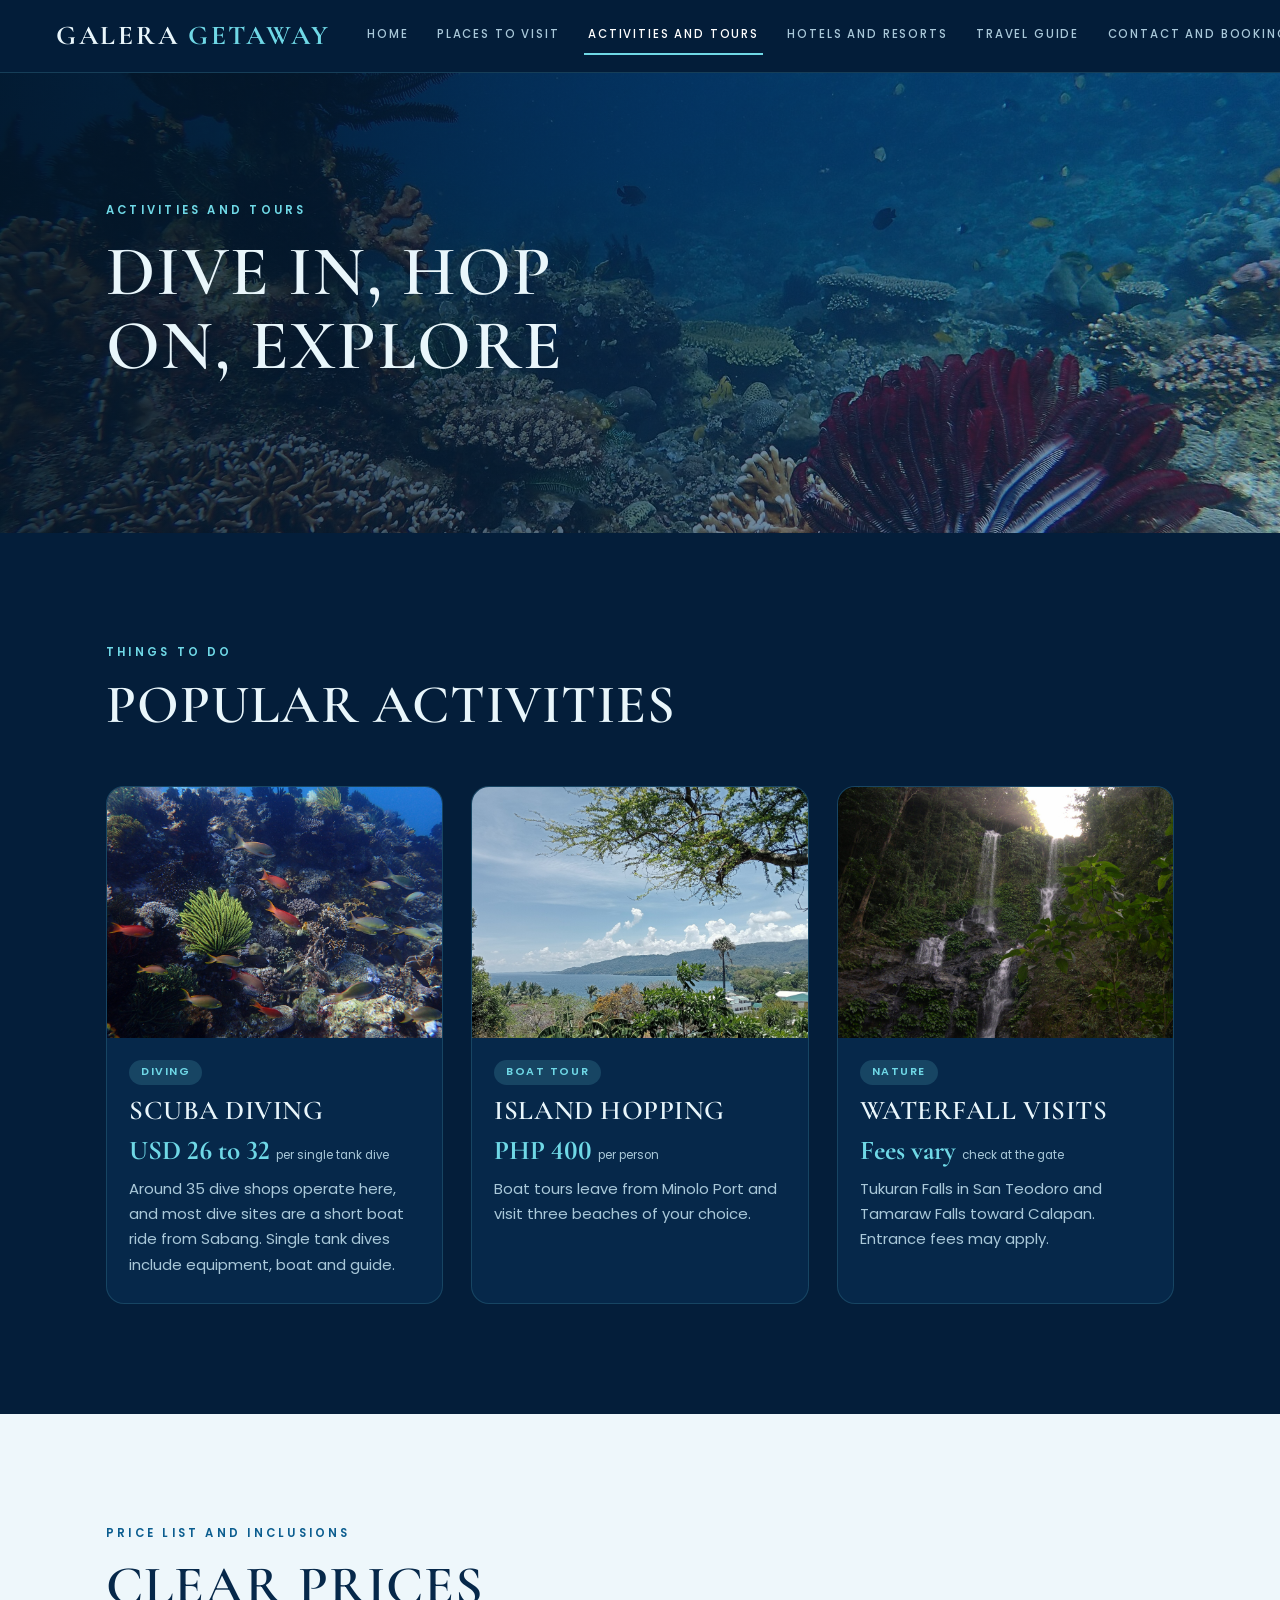
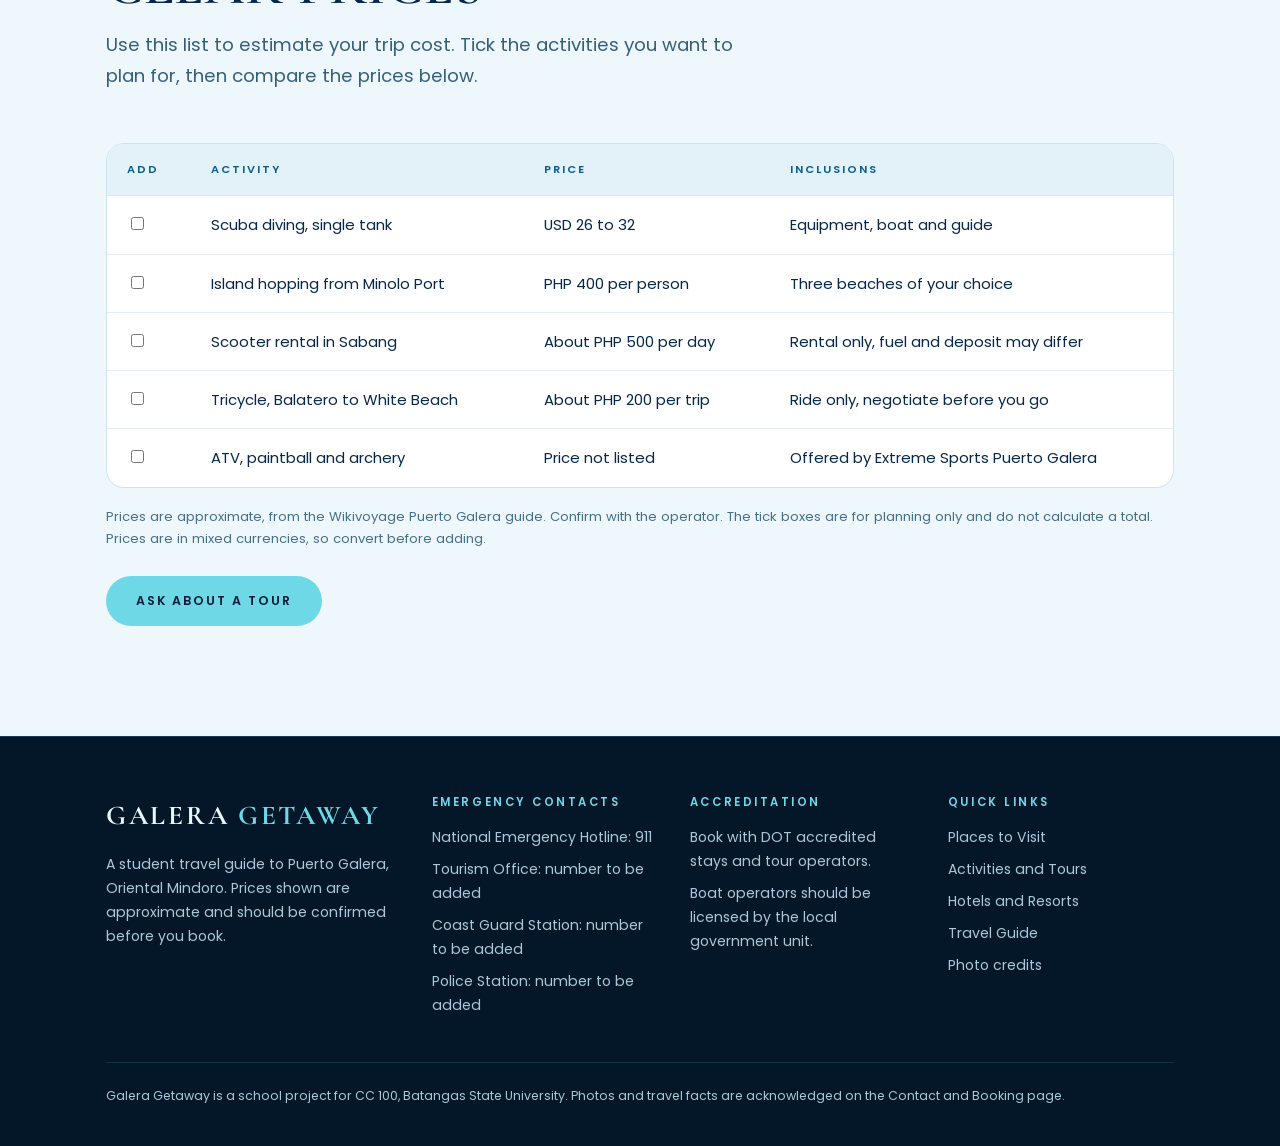
==== activities.html @ 89b0ece3 "feat: add Galera Getaway Puerto Galera travel website Six page HTML and CSS site with top nav on des" ====
<!DOCTYPE html>
<html lang="en">
<head>
  <meta charset="utf-8">
  <meta name="viewport" content="width=device-width, initial-scale=1">
  <title>Activities and Tours | Galera Getaway</title>
  <meta name="description" content="Diving, island hopping and other activities in Puerto Galera with approximate prices.">
  <link rel="preconnect" href="https://fonts.googleapis.com">
  <link rel="preconnect" href="https://fonts.gstatic.com" crossorigin>
  <link href="https://fonts.googleapis.com/css2?family=Cormorant+Garamond:wght@500;600;700&amp;family=Poppins:wght@400;500;600&amp;display=swap" rel="stylesheet">
  <link rel="stylesheet" href="styles.css">
</head>
<body>
  <header class="site-header">
    <div class="wrap">
      <a class="brand" href="index.html">Galera <span>Getaway</span></a>
      <nav aria-label="Main menu">
        <ul class="nav-list">
        <li><a href="index.html"><svg viewBox="0 0 24 24" aria-hidden="true"><path d="M3 11l9-8 9 8v10a1 1 0 0 1-1 1h-5v-6H9v6H4a1 1 0 0 1-1-1z"/></svg><span class="tab-label-full">Home</span><span class="tab-label-short">Home</span></a></li>
        <li><a href="places.html"><svg viewBox="0 0 24 24" aria-hidden="true"><path d="M12 22s7-6.5 7-12a7 7 0 1 0-14 0c0 5.5 7 12 7 12z"/><circle cx="12" cy="10" r="2.5"/></svg><span class="tab-label-full">Places to Visit</span><span class="tab-label-short">Places</span></a></li>
        <li><a href="activities.html" aria-current="page"><svg viewBox="0 0 24 24" aria-hidden="true"><circle cx="12" cy="12" r="9"/><path d="M16 8l-2 6-6 2 2-6z"/></svg><span class="tab-label-full">Activities and Tours</span><span class="tab-label-short">Tours</span></a></li>
        <li><a href="hotels.html"><svg viewBox="0 0 24 24" aria-hidden="true"><path d="M3 20V8M3 15h18v5M21 15v-3a3 3 0 0 0-3-3h-7v6"/><circle cx="7" cy="11.5" r="1.8"/></svg><span class="tab-label-full">Hotels and Resorts</span><span class="tab-label-short">Stay</span></a></li>
        <li><a href="guide.html"><svg viewBox="0 0 24 24" aria-hidden="true"><path d="M9 4L3 6v14l6-2 6 2 6-2V4l-6 2z"/><path d="M9 4v14M15 6v14"/></svg><span class="tab-label-full">Travel Guide</span><span class="tab-label-short">Guide</span></a></li>
        <li><a href="contact.html"><svg viewBox="0 0 24 24" aria-hidden="true"><rect x="3" y="5" width="18" height="16" rx="2"/><path d="M3 10h18M8 3v4M16 3v4"/></svg><span class="tab-label-full">Contact and Booking</span><span class="tab-label-short">Book</span></a></li>
        </ul>
      </nav>
    </div>
  </header>

  <main>
    <section class="hero short">
      <img class="hero-bg" src="images/reef.jpg" alt="Coral reef underwater near Puerto Galera">
      <div class="wrap">
        <p class="eyebrow">ACTIVITIES AND TOURS</p>
        <h1>Dive in, hop on, explore</h1>
      </div>
    </section>

    <section class="section">
      <div class="wrap">
        <div class="section-head">
          <p class="eyebrow">THINGS TO DO</p>
          <h2>Popular activities</h2>
        </div>
        <div class="grid cols-3">
        <article class="card">
          <img src="images/reef-2.jpg" alt="Underwater reef scene" loading="lazy">
          <div class="card-body">
            <span class="tag">Diving</span>
            <h3>Scuba diving</h3>
            <p class="price">USD 26 to 32 <small>per single tank dive</small></p><p>Around 35 dive shops operate here, and most dive sites are a short boat ride from Sabang. Single tank dives include equipment, boat and guide.</p>
            
          </div>
        </article>
        <article class="card">
          <img src="images/varadero.jpg" alt="Varadero Bay with boats" loading="lazy">
          <div class="card-body">
            <span class="tag">Boat tour</span>
            <h3>Island hopping</h3>
            <p class="price">PHP 400 <small>per person</small></p><p>Boat tours leave from Minolo Port and visit three beaches of your choice.</p>
            
          </div>
        </article>
        <article class="card">
          <img src="images/tamaraw-falls.jpg" alt="Tamaraw Falls" loading="lazy">
          <div class="card-body">
            <span class="tag">Nature</span>
            <h3>Waterfall visits</h3>
            <p class="price">Fees vary <small>check at the gate</small></p><p>Tukuran Falls in San Teodoro and Tamaraw Falls toward Calapan. Entrance fees may apply.</p>
            
          </div>
        </article>
        </div>
      </div>
    </section>

    <section class="section light">
      <div class="wrap">
        <div class="section-head">
          <p class="eyebrow">PRICE LIST AND INCLUSIONS</p>
          <h2>Clear prices</h2>
          <p class="lead">Use this list to estimate your trip cost. Tick the activities you want to plan for, then compare the prices below.</p>
        </div>
        <div class="table-wrap">
          <table>
            <thead><tr><th>Add</th><th>Activity</th><th>Price</th><th>Inclusions</th></tr></thead>
            <tbody>
              <tr><td><input type="checkbox" id="a1" aria-label="Add scuba diving to my itinerary"></td><td>Scuba diving, single tank</td><td>USD 26 to 32</td><td>Equipment, boat and guide</td></tr>
              <tr><td><input type="checkbox" id="a2" aria-label="Add island hopping to my itinerary"></td><td>Island hopping from Minolo Port</td><td>PHP 400 per person</td><td>Three beaches of your choice</td></tr>
              <tr><td><input type="checkbox" id="a3" aria-label="Add scooter rental to my itinerary"></td><td>Scooter rental in Sabang</td><td>About PHP 500 per day</td><td>Rental only, fuel and deposit may differ</td></tr>
              <tr><td><input type="checkbox" id="a4" aria-label="Add tricycle ride to my itinerary"></td><td>Tricycle, Balatero to White Beach</td><td>About PHP 200 per trip</td><td>Ride only, negotiate before you go</td></tr>
              <tr><td><input type="checkbox" id="a5" aria-label="Add adventure park to my itinerary"></td><td>ATV, paintball and archery</td><td>Price not listed</td><td>Offered by Extreme Sports Puerto Galera</td></tr>
            </tbody>
          </table>
        </div>
        <p class="note">Prices are approximate, from the Wikivoyage Puerto Galera guide. Confirm with the operator. The tick boxes are for planning only and do not calculate a total. Prices are in mixed currencies, so convert before adding.</p>
        <div style="margin-top:26px"><a class="btn" href="contact.html">Ask About a Tour</a></div>
      </div>
    </section>
  </main>

  <footer class="site-footer">
    <div class="wrap">
      <div class="footer-grid">
        <div>
          <a class="brand" href="index.html">Galera <span>Getaway</span></a>
          <p style="margin-top:14px">A student travel guide to Puerto Galera, Oriental Mindoro. Prices shown are approximate and should be confirmed before you book.</p>
        </div>
        <div>
          <h4>Emergency Contacts</h4>
          <ul>
            <li>National Emergency Hotline: 911</li>
            <li>Tourism Office: number to be added</li>
            <li>Coast Guard Station: number to be added</li>
            <li>Police Station: number to be added</li>
          </ul>
        </div>
        <div>
          <h4>Accreditation</h4>
          <ul>
            <li>Book with DOT accredited stays and tour operators.</li>
            <li>Boat operators should be licensed by the local government unit.</li>
          </ul>
        </div>
        <div>
          <h4>Quick Links</h4>
          <ul>
            <li><a href="places.html">Places to Visit</a></li>
            <li><a href="activities.html">Activities and Tours</a></li>
            <li><a href="hotels.html">Hotels and Resorts</a></li>
            <li><a href="guide.html">Travel Guide</a></li>
            <li><a href="contact.html#credits">Photo credits</a></li>
          </ul>
        </div>
      </div>
      <p class="footer-base">Galera Getaway is a school project for CC 100, Batangas State University. Photos and travel facts are acknowledged on the Contact and Booking page.</p>
    </div>
  </footer>
</body>
</html>
---- styles.css ----
/* Galera Getaway, shared stylesheet for all pages */

:root {
  --navy-950: #031729;
  --navy-900: #041e3a;
  --navy-800: #06284a;
  --blue-700: #0b5d8f;
  --blue-500: #1c8fc2;
  --cyan: #6fd8e6;
  --cyan-dark: #4cc3d3;
  --mist: #eef7fb;
  --mist-2: #dcedf5;
  --ink: #06284a;
  --text-light: #e9f6fb;
  --text-soft: #a9c8d9;
  --gutter: clamp(16px, 5vw, 56px);
  --max: 1180px;
  --nav-h: 72px;
  --tab-h: 68px;
  --radius: 18px;
  --serif: "Cormorant Garamond", Georgia, "Times New Roman", serif;
  --sans: "Poppins", "Segoe UI", Arial, sans-serif;
}

*, *::before, *::after { box-sizing: border-box; }

html {
  scroll-behavior: smooth;
  -webkit-text-size-adjust: 100%;
}

body {
  margin: 0;
  background: var(--navy-900);
  color: var(--text-light);
  font-family: var(--sans);
  font-size: 1rem;
  line-height: 1.7;
  hyphens: none;
  overflow-wrap: normal;
  word-break: normal;
}

img { max-width: 100%; display: block; }
a { color: inherit; }
h1, h2, h3, h4, p, ul, ol, table, figure { margin: 0; }
ul, ol { padding: 0; list-style: none; }

/* ---------- Typography ---------- */
h1, h2, h3 {
  font-family: var(--serif);
  font-weight: 600;
  line-height: 1.05;
  text-transform: uppercase;
  letter-spacing: 0.02em;
}
h1 { font-size: clamp(2.6rem, 8vw, 5.6rem); }
h2 { font-size: clamp(2rem, 5vw, 3.4rem); }
h3 { font-size: clamp(1.35rem, 2.4vw, 1.7rem); line-height: 1.15; }

.eyebrow {
  font-size: 0.72rem;
  font-weight: 600;
  letter-spacing: 0.28em;
  text-transform: uppercase;
  color: var(--cyan);
  margin-bottom: 14px;
}
.lead { font-size: clamp(1rem, 1.6vw, 1.15rem); color: var(--text-soft); max-width: 60ch; }

/* ---------- Layout ---------- */
.wrap { width: 100%; max-width: var(--max); margin: 0 auto; padding: 0 var(--gutter); }

.section { padding: clamp(56px, 9vw, 110px) 0; }
.section.light { background: var(--mist); color: var(--ink); }
.section.light .eyebrow { color: var(--blue-700); }
.section.light .lead { color: #35607c; }
.section.deep { background: var(--navy-950); }

.section-head { margin-bottom: clamp(28px, 5vw, 52px); }
.section-head h2 { margin-bottom: 14px; }

.grid { display: grid; gap: clamp(16px, 2.4vw, 28px); }
.grid.cols-3 { grid-template-columns: repeat(3, minmax(0, 1fr)); }
.grid.cols-2 { grid-template-columns: repeat(2, minmax(0, 1fr)); }

/* ---------- Buttons ---------- */
.btn {
  display: inline-block;
  padding: 14px 30px;
  border-radius: 999px;
  background: var(--cyan);
  color: var(--navy-900);
  font-family: var(--sans);
  font-size: 0.78rem;
  font-weight: 600;
  letter-spacing: 0.16em;
  text-transform: uppercase;
  text-decoration: none;
  border: 0;
  cursor: pointer;
  transition: background 0.2s ease, transform 0.2s ease;
}
.btn:hover, .btn:focus-visible { background: #a4ebf3; transform: translateY(-2px); }
.btn.ghost { background: transparent; color: var(--text-light); border: 1px solid rgba(233, 246, 251, 0.5); }
.btn.ghost:hover { background: rgba(233, 246, 251, 0.12); }
.section.light .btn.ghost { color: var(--ink); border-color: rgba(6, 40, 74, 0.4); }

:focus-visible { outline: 3px solid var(--cyan); outline-offset: 3px; }

/* ---------- Navigation ---------- */
.site-header {
  position: sticky;
  top: 0;
  z-index: 50;
  background: rgba(4, 30, 58, 0.92);
  backdrop-filter: blur(10px);
  border-bottom: 1px solid rgba(111, 216, 230, 0.18);
}
.site-header .wrap {
  max-width: 1440px;
  gap: 32px;
  display: flex;
  align-items: center;
  justify-content: space-between;
  height: var(--nav-h);
}
.brand {
  font-family: var(--serif);
  font-size: 1.7rem;
  font-weight: 700;
  letter-spacing: 0.1em;
  text-transform: uppercase;
  text-decoration: none;
  white-space: nowrap;
}
.brand span { color: var(--cyan); }

.nav-list { display: flex; gap: clamp(12px, 1.6vw, 26px); }
.nav-list a {
  display: block;
  padding: 8px 4px;
  font-size: 0.72rem;
  font-weight: 500;
  letter-spacing: 0.16em;
  text-transform: uppercase;
  text-decoration: none;
  color: var(--text-soft);
  border-bottom: 2px solid transparent;
  white-space: nowrap;
  transition: color 0.2s ease, border-color 0.2s ease;
}
.nav-list a:hover, .nav-list a[aria-current="page"] { color: #fff; border-color: var(--cyan); }
.nav-list svg, .nav-list .tab-label-short { display: none; }

/* ---------- Hero ---------- */
.hero {
  position: relative;
  display: flex;
  align-items: center;
  min-height: min(86vh, 760px);
  overflow: hidden;
  isolation: isolate;
}
.hero.short { min-height: min(52vh, 460px); }
.hero-bg {
  position: absolute;
  inset: 0;
  width: 100%;
  height: 100%;
  object-fit: cover;
  z-index: -2;
}
.hero::after {
  content: "";
  position: absolute;
  inset: 0;
  z-index: -1;
  background: linear-gradient(100deg, rgba(3, 23, 41, 0.9) 0%, rgba(6, 40, 74, 0.62) 55%, rgba(11, 93, 143, 0.28) 100%);
}
.hero .wrap { padding-top: 48px; padding-bottom: 48px; }
.hero h1 { max-width: 15ch; margin-bottom: 22px; }
.hero.short h1 { font-size: clamp(2.4rem, 7vw, 4.4rem); max-width: 16ch; }
.hero .lead { margin-bottom: 32px; color: #cfe6f1; }
.hero-actions { display: flex; flex-wrap: wrap; gap: 14px; }

/* ---------- Search bar ---------- */
.search-bar {
  position: relative;
  z-index: 2;
  margin-top: -52px;
}
.search-form {
  display: grid;
  grid-template-columns: repeat(3, minmax(0, 1fr)) auto;
  gap: 14px;
  align-items: end;
  padding: 22px 26px;
  border-radius: 28px;
  background: var(--mist);
  color: var(--ink);
  box-shadow: 0 22px 50px rgba(0, 0, 0, 0.35);
}
.field { display: flex; flex-direction: column; gap: 6px; min-width: 0; }
.field label {
  font-size: 0.68rem;
  font-weight: 600;
  letter-spacing: 0.18em;
  text-transform: uppercase;
  color: var(--blue-700);
}
.field input, .field select, .field textarea {
  width: 100%;
  padding: 12px 14px;
  border: 1px solid #b7d3e2;
  border-radius: 12px;
  background: #fff;
  color: var(--ink);
  font-family: var(--sans);
  font-size: 0.95rem;
}

/* ---------- Cards ---------- */
.card {
  display: flex;
  flex-direction: column;
  overflow: hidden;
  border-radius: var(--radius);
  background: var(--navy-800);
  border: 1px solid rgba(111, 216, 230, 0.16);
  transition: transform 0.25s ease, border-color 0.25s ease;
}
.card:hover { transform: translateY(-4px); border-color: rgba(111, 216, 230, 0.5); }
.card img { width: 100%; aspect-ratio: 4 / 3; object-fit: cover; }
.card-body { display: flex; flex-direction: column; flex: 1; gap: 10px; padding: 22px 22px 26px; }
.card-body p { color: var(--text-soft); font-size: 0.93rem; }
.card-body .btn { align-self: flex-start; margin-top: auto; }
.tag {
  align-self: flex-start;
  padding: 3px 12px;
  border-radius: 999px;
  background: rgba(111, 216, 230, 0.16);
  color: var(--cyan);
  font-size: 0.68rem;
  font-weight: 600;
  letter-spacing: 0.14em;
  text-transform: uppercase;
}

.section.light .card { background: #fff; border-color: #cfe3ee; }
.section.light .card-body p { color: #46708a; }
.section.light .tag { background: #d6edf6; color: var(--blue-700); }

/* ---------- Facts band ---------- */
.fact { padding: 26px; border-left: 3px solid var(--cyan); background: rgba(255, 255, 255, 0.04); border-radius: 0 var(--radius) var(--radius) 0; }
.fact strong { display: block; font-family: var(--serif); font-size: 2.2rem; color: var(--cyan); line-height: 1.1; }
.fact span { color: var(--text-soft); font-size: 0.9rem; }

/* ---------- Tables ---------- */
.table-wrap { overflow-x: auto; border-radius: var(--radius); border: 1px solid rgba(111, 216, 230, 0.2); }
table { width: 100%; border-collapse: collapse; min-width: 560px; }
th, td { padding: 16px 20px; text-align: left; vertical-align: top; border-bottom: 1px solid rgba(111, 216, 230, 0.16); }
th {
  font-size: 0.7rem;
  font-weight: 600;
  letter-spacing: 0.18em;
  text-transform: uppercase;
  color: var(--cyan);
  background: rgba(111, 216, 230, 0.08);
}
td { font-size: 0.93rem; }
td:first-child { font-weight: 600; }
tr:last-child td { border-bottom: 0; }
.section.light .table-wrap { border-color: #cfe3ee; background: #fff; }
.section.light th { color: var(--blue-700); background: #e3f1f8; }
.section.light td { border-color: #e1eef5; }

.note { margin-top: 18px; font-size: 0.82rem; color: var(--text-soft); }
.section.light .note { color: #46708a; }

/* ---------- Hotel filter (CSS only) ---------- */
.filter-radio { position: absolute; opacity: 0; pointer-events: none; }
.filter-bar { display: flex; flex-wrap: wrap; gap: 10px; margin-bottom: 30px; }
.chip {
  padding: 10px 22px;
  border-radius: 999px;
  border: 1px solid #9cc4d8;
  font-size: 0.74rem;
  font-weight: 600;
  letter-spacing: 0.14em;
  text-transform: uppercase;
  color: var(--blue-700);
  cursor: pointer;
  background: #fff;
}
#f-all:checked ~ .filter-bar [for="f-all"],
#f-budget:checked ~ .filter-bar [for="f-budget"],
#f-mid:checked ~ .filter-bar [for="f-mid"],
#f-resort:checked ~ .filter-bar [for="f-resort"] { background: var(--blue-700); color: #fff; border-color: var(--blue-700); }
#f-budget:focus-visible ~ .filter-bar [for="f-budget"],
#f-mid:focus-visible ~ .filter-bar [for="f-mid"],
#f-resort:focus-visible ~ .filter-bar [for="f-resort"],
#f-all:focus-visible ~ .filter-bar [for="f-all"] { outline: 3px solid var(--cyan); outline-offset: 3px; }
#f-budget:checked ~ .grid .stay:not([data-tier="budget"]),
#f-mid:checked ~ .grid .stay:not([data-tier="mid"]),
#f-resort:checked ~ .grid .stay:not([data-tier="resort"]) { display: none; }

/* ---------- Route steps ---------- */
.route { display: grid; grid-template-columns: repeat(4, minmax(0, 1fr)); gap: 0; counter-reset: step; }
.step { position: relative; padding: 0 18px 0 0; }
.step::before {
  counter-increment: step;
  content: counter(step);
  display: grid;
  place-items: center;
  width: 44px;
  height: 44px;
  margin-bottom: 16px;
  border-radius: 50%;
  background: var(--cyan);
  color: var(--navy-900);
  font-weight: 700;
  position: relative;
  z-index: 1;
}
.step::after {
  content: "";
  position: absolute;
  top: 21px;
  left: 44px;
  right: 0;
  height: 2px;
  background: rgba(111, 216, 230, 0.4);
}
.step:last-child::after { display: none; }
.step h3 { font-size: 1.35rem; margin-bottom: 6px; }
.step p { color: var(--text-soft); font-size: 0.9rem; }

/* ---------- Lists ---------- */
.checklist li { position: relative; padding: 10px 0 10px 28px; border-bottom: 1px solid rgba(111, 216, 230, 0.14); color: var(--text-soft); }
.checklist li::before {
  content: "";
  position: absolute;
  left: 4px;
  top: 19px;
  width: 9px;
  height: 9px;
  border-radius: 50%;
  background: var(--cyan);
}
.checklist strong { color: var(--text-light); font-weight: 600; }
.section.light .checklist li { color: #35607c; border-color: #cfe3ee; }
.section.light .checklist strong { color: var(--ink); }
.section.light .checklist li::before { background: var(--blue-500); }

/* ---------- Map ---------- */
.map-frame { width: 100%; height: 100%; min-height: 360px; border: 0; border-radius: var(--radius); background: var(--mist-2); }
.split { display: grid; grid-template-columns: 1.2fr 1fr; gap: clamp(20px, 4vw, 48px); align-items: stretch; }

/* ---------- Forms ---------- */
.form-card { padding: clamp(22px, 4vw, 38px); border-radius: 28px; background: var(--mist); color: var(--ink); }
.form-grid { display: grid; grid-template-columns: repeat(2, minmax(0, 1fr)); gap: 16px; }
.form-grid .full { grid-column: 1 / -1; }
.field textarea { min-height: 130px; resize: vertical; }

/* ---------- Footer ---------- */
.site-footer { background: var(--navy-950); border-top: 1px solid rgba(111, 216, 230, 0.2); padding: 56px 0 40px; }
.footer-grid { display: grid; grid-template-columns: 1.3fr 1fr 1fr 1fr; gap: 32px; }
.footer-grid h4 {
  margin-bottom: 14px;
  font-size: 0.72rem;
  font-weight: 600;
  letter-spacing: 0.22em;
  text-transform: uppercase;
  color: var(--cyan);
}
.footer-grid li { margin-bottom: 8px; font-size: 0.88rem; color: var(--text-soft); }
.footer-grid a { text-decoration: none; }
.footer-grid a:hover { color: #fff; text-decoration: underline; }
.footer-grid p { font-size: 0.88rem; color: var(--text-soft); max-width: 34ch; }
.footer-base { margin-top: 36px; padding-top: 22px; border-top: 1px solid rgba(111, 216, 230, 0.14); font-size: 0.78rem; color: var(--text-soft); }

/* ---------- Tablet ---------- */
@media (max-width: 1100px) {
  .grid.cols-3 { grid-template-columns: repeat(2, minmax(0, 1fr)); }
  .footer-grid { grid-template-columns: repeat(2, minmax(0, 1fr)); }
  .nav-list a { font-size: 0.68rem; letter-spacing: 0.1em; }
}

/* ---------- Phone: bottom tab bar replaces top menu ---------- */
@media (max-width: 1179px) {
  body { padding-bottom: calc(var(--tab-h) + env(safe-area-inset-bottom)); }
  .site-header { position: static; backdrop-filter: none; background: var(--navy-900); }
  .site-header .wrap { height: 60px; justify-content: center; }
  .brand { font-size: 1.45rem; }

  .nav-list {
    position: fixed;
    left: 0;
    right: 0;
    bottom: 0;
    z-index: 60;
    gap: 0;
    justify-content: space-around;
    height: calc(var(--tab-h) + env(safe-area-inset-bottom));
    padding: 6px 4px env(safe-area-inset-bottom);
    background: rgba(3, 23, 41, 0.97);
    backdrop-filter: blur(12px);
    border-top: 1px solid rgba(111, 216, 230, 0.28);
  }
  .nav-list li { flex: 1 1 0; min-width: 0; }
  .nav-list a {
    display: flex;
    flex-direction: column;
    align-items: center;
    justify-content: center;
    gap: 4px;
    height: 100%;
    padding: 4px 2px;
    font-size: 0.6rem;
    letter-spacing: 0.04em;
    border-bottom: 0;
    border-top: 2px solid transparent;
    border-radius: 0;
  }
  .nav-list a[aria-current="page"] { color: var(--cyan); border-top-color: var(--cyan); }
  .nav-list svg { display: block; width: 22px; height: 22px; fill: none; stroke: currentColor; stroke-width: 1.7; stroke-linecap: round; stroke-linejoin: round; }
  .nav-list .tab-label-full { display: none; }
  .nav-list .tab-label-short { display: block; }

  .search-form { grid-template-columns: repeat(2, minmax(0, 1fr)); border-radius: 22px; }
  .search-form .btn { grid-column: 1 / -1; width: 100%; text-align: center; }
  .split { grid-template-columns: 1fr; }
  .route { grid-template-columns: 1fr; gap: 26px; }
  .step { padding: 0 0 0 62px; }
  .step::before { position: absolute; left: 0; top: 0; margin: 0; }
  .step::after { top: 44px; bottom: -26px; left: 21px; right: auto; width: 2px; height: auto; }
}

@media (max-width: 640px) {
  .grid.cols-3, .grid.cols-2 { grid-template-columns: 1fr; }
  .form-grid { grid-template-columns: 1fr; }
  .footer-grid { grid-template-columns: 1fr; }
  .search-form { grid-template-columns: 1fr; }
  .hero { min-height: 78vh; }
}

@media (prefers-reduced-motion: reduce) {
  html { scroll-behavior: auto; }
  * { transition: none !important; }
}

.grid > div > .card { height: 100%; }

.card-body p.price { font-family: var(--serif); font-size: 1.7rem; font-weight: 700; line-height: 1.1; color: var(--cyan); font-variant-numeric: lining-nums; }
.section.light .card-body p.price { color: var(--blue-700); }
.card-body p.price small { font-family: var(--sans); font-size: 0.72rem; font-weight: 400; color: var(--text-soft); }
.section.light .card-body p.price small { color: #46708a; }
.fact strong { font-variant-numeric: lining-nums; }
.section.light .fact { background: #fff; }
.section.light .fact strong { color: var(--blue-700); }
.section.light .fact span { color: #35607c; }

[id] { scroll-margin-top: 92px; }
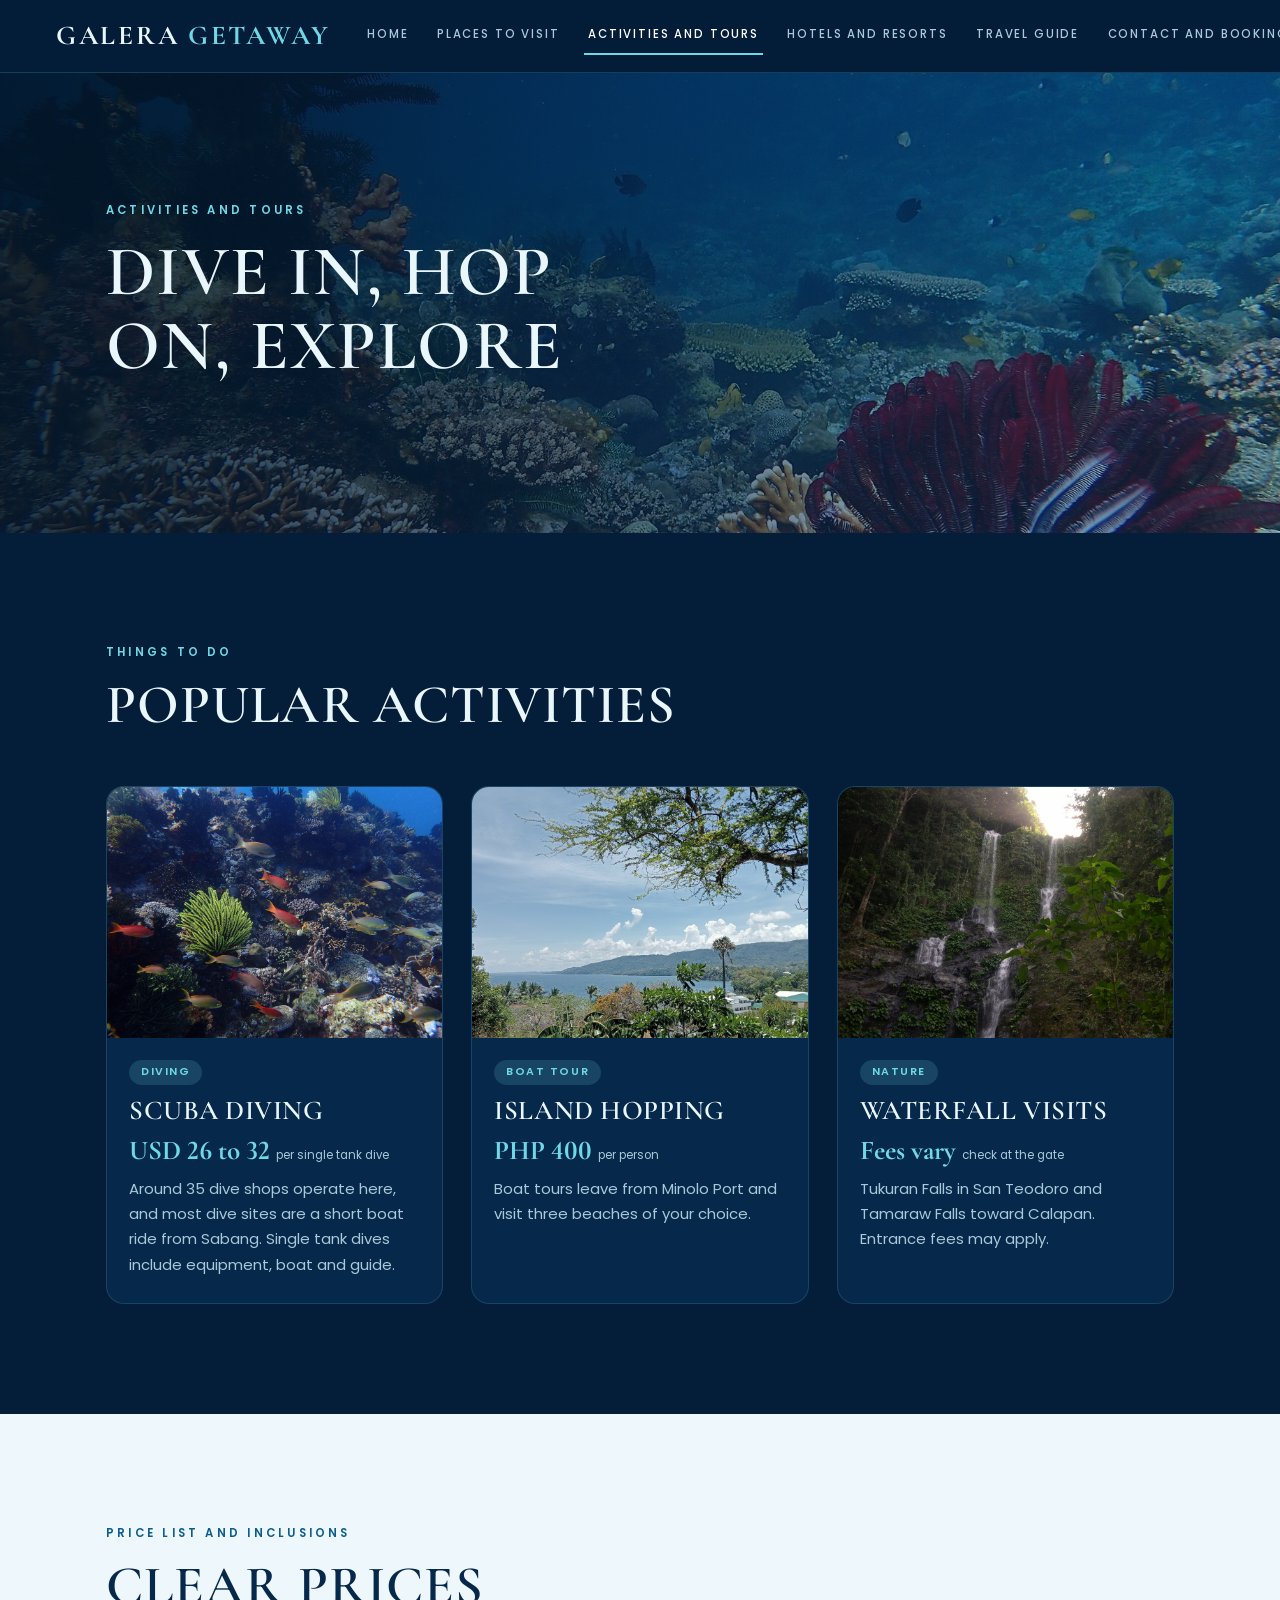
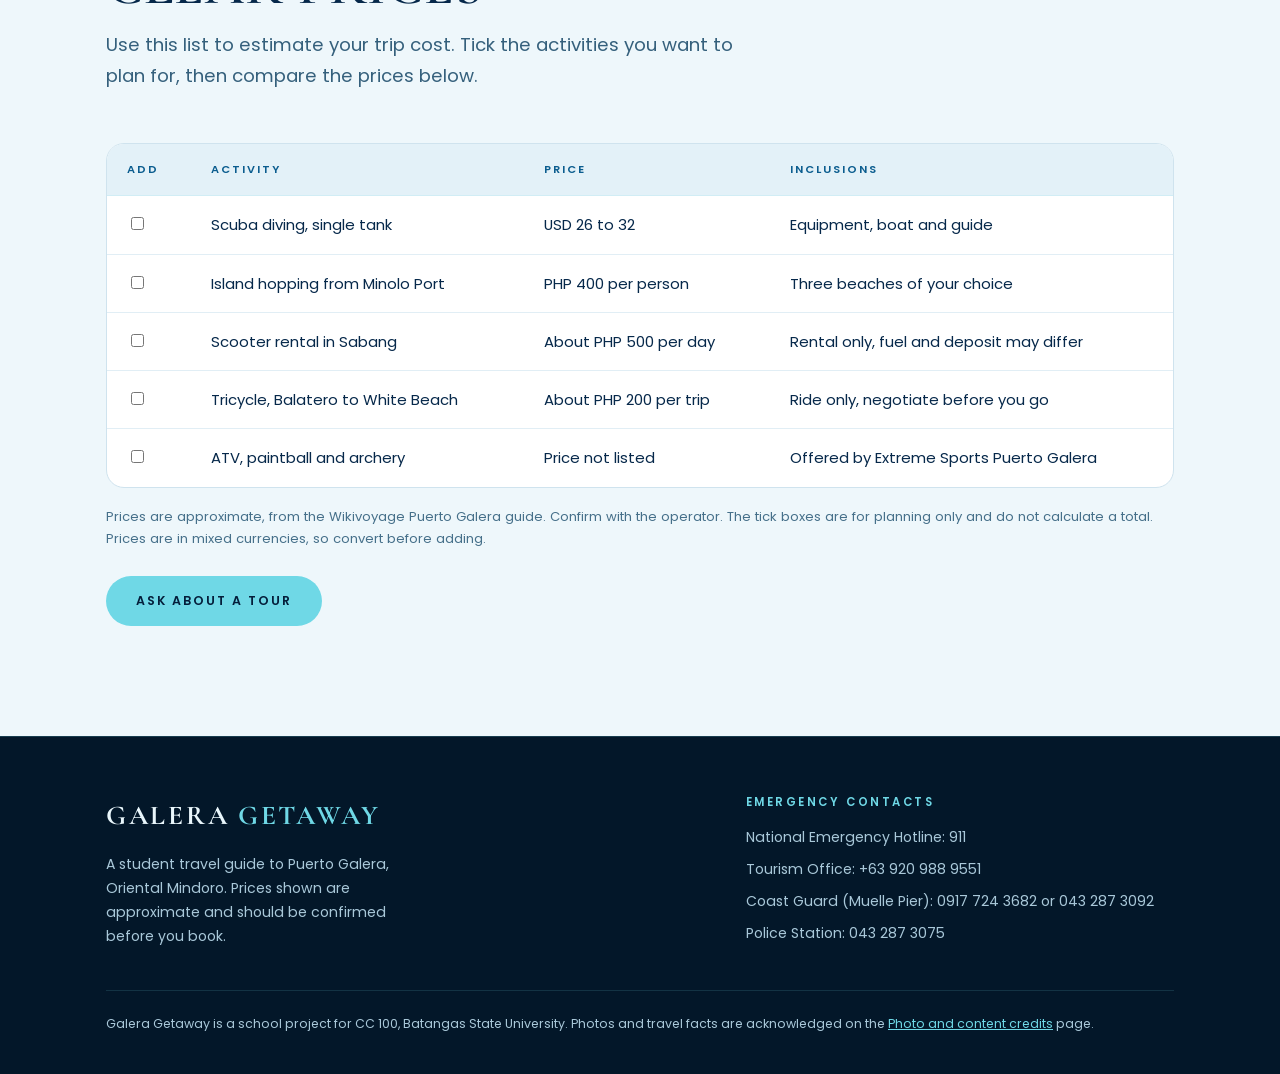
==== commit 28f2084c: "feat: polish headlines, footer, credits page and CSS animations Two line headlines, simpler footer w" ====
--- a/activities.html
+++ b/activities.html
@@ -110,30 +110,13 @@
           <h4>Emergency Contacts</h4>
           <ul>
             <li>National Emergency Hotline: 911</li>
-            <li>Tourism Office: number to be added</li>
-            <li>Coast Guard Station: number to be added</li>
-            <li>Police Station: number to be added</li>
-          </ul>
-        </div>
-        <div>
-          <h4>Accreditation</h4>
-          <ul>
-            <li>Book with DOT accredited stays and tour operators.</li>
-            <li>Boat operators should be licensed by the local government unit.</li>
-          </ul>
-        </div>
-        <div>
-          <h4>Quick Links</h4>
-          <ul>
-            <li><a href="places.html">Places to Visit</a></li>
-            <li><a href="activities.html">Activities and Tours</a></li>
-            <li><a href="hotels.html">Hotels and Resorts</a></li>
-            <li><a href="guide.html">Travel Guide</a></li>
-            <li><a href="contact.html#credits">Photo credits</a></li>
+            <li>Tourism Office: <a href="tel:+639209889551">+63 920 988 9551</a></li>
+            <li>Coast Guard (Muelle Pier): <a href="tel:+639177243682">0917 724 3682</a> or <a href="tel:+63432873092">043 287 3092</a></li>
+            <li>Police Station: <a href="tel:+63432873075">043 287 3075</a></li>
           </ul>
         </div>
       </div>
-      <p class="footer-base">Galera Getaway is a school project for CC 100, Batangas State University. Photos and travel facts are acknowledged on the Contact and Booking page.</p>
+      <p class="footer-base">Galera Getaway is a school project for CC 100, Batangas State University. Photos and travel facts are acknowledged on the <a href="credits.html">Photo and content credits</a> page.</p>
     </div>
   </footer>
 </body>
--- a/styles.css
+++ b/styles.css
@@ -365,7 +365,7 @@
 
 /* ---------- Footer ---------- */
 .site-footer { background: var(--navy-950); border-top: 1px solid rgba(111, 216, 230, 0.2); padding: 56px 0 40px; }
-.footer-grid { display: grid; grid-template-columns: 1.3fr 1fr 1fr 1fr; gap: 32px; }
+.footer-grid { display: grid; grid-template-columns: 1.4fr 1fr; gap: 40px; }
 .footer-grid h4 {
   margin-bottom: 14px;
   font-size: 0.72rem;
@@ -383,7 +383,6 @@
 /* ---------- Tablet ---------- */
 @media (max-width: 1100px) {
   .grid.cols-3 { grid-template-columns: repeat(2, minmax(0, 1fr)); }
-  .footer-grid { grid-template-columns: repeat(2, minmax(0, 1fr)); }
   .nav-list a { font-size: 0.68rem; letter-spacing: 0.1em; }
 }
 
@@ -462,3 +461,84 @@
 .section.light .fact span { color: #35607c; }
 
 [id] { scroll-margin-top: 92px; }
+
+/* Home hero headline: two lines, second line is "PEARL OF MINDORO" */
+.hero:not(.short) h1 { max-width: none; font-size: clamp(1.45rem, 6.6vw, 5.2rem); }
+.hero h1 span { display: block; white-space: nowrap; }
+
+.footer-base a { color: var(--cyan); }
+
+/* Two line headline with both lines stretched edge to edge */
+.hero h1.lockup { display: inline-block; max-width: none; }
+.hero h1.lockup span { display: block; white-space: nowrap; text-align: justify; text-align-last: justify; }
+
+/* Centered hero text (guide page) */
+.hero.center .wrap { text-align: center; }
+.hero.center h1 { max-width: none; margin-left: auto; margin-right: auto; }
+.hero.center::after { background: linear-gradient(180deg, rgba(3, 23, 41, 0.72) 0%, rgba(6, 40, 74, 0.6) 100%); }
+.hero.center h1 { font-size: clamp(1.45rem, 7.4vw, 4.4rem); }
+
+/* ---------- Animations (CSS only) ---------- */
+@keyframes fade-up {
+  from { opacity: 0; transform: translateY(28px); }
+  to   { opacity: 1; transform: translateY(0); }
+}
+@keyframes fade-in { from { opacity: 0; } to { opacity: 1; } }
+@keyframes slow-zoom { from { transform: scale(1); } to { transform: scale(1.1); } }
+@keyframes float-in-down { from { opacity: 0; transform: translateY(-14px); } to { opacity: 1; transform: translateY(0); } }
+@keyframes pulse-ring {
+  0%   { box-shadow: 0 0 0 0 rgba(111, 216, 230, 0.55); }
+  70%  { box-shadow: 0 0 0 16px rgba(111, 216, 230, 0); }
+  100% { box-shadow: 0 0 0 0 rgba(111, 216, 230, 0); }
+}
+
+/* Hero: slow background zoom and staggered text on page load */
+.hero-bg { animation: slow-zoom 18s ease-out both; }
+.hero .eyebrow { animation: fade-up 0.8s 0.1s ease-out both; }
+.hero h1:not(:has(span)), .hero h1 span { animation: fade-up 0.9s 0.25s ease-out both; }
+.hero h1 span:nth-child(2) { animation-delay: 0.45s; }
+.hero .lead { animation: fade-up 0.9s 0.65s ease-out both; }
+.hero-actions { animation: fade-up 0.9s 0.85s ease-out both; }
+.hero .btn:not(.ghost) { animation: pulse-ring 2.6s 2s infinite; }
+.site-header { animation: float-in-down 0.7s ease-out both; }
+.search-form { animation: fade-up 0.9s 1s ease-out both; }
+
+/* Images zoom gently inside their cards */
+.card { overflow: hidden; }
+.card img { transition: transform 0.6s ease; }
+.card:hover img { transform: scale(1.06); }
+
+/* Buttons and links */
+.btn { transition: background 0.2s ease, transform 0.2s ease, box-shadow 0.2s ease; }
+.btn:hover { box-shadow: 0 10px 24px rgba(111, 216, 230, 0.28); }
+.footer-grid a, .footer-base a { transition: color 0.2s ease; }
+
+/* Tab bar icons lift when active */
+.nav-list a svg { transition: transform 0.25s ease; }
+.nav-list a:hover svg, .nav-list a[aria-current="page"] svg { transform: translateY(-2px) scale(1.08); }
+
+
+/* Scroll reveal: only in browsers that support scroll driven animations */
+@supports (animation-timeline: view()) {
+  .section-head, .card, .fact, .step, .table-wrap, .checklist li, .split > *, .form-card {
+    animation: fade-up linear backwards;
+    animation-timeline: view();
+    animation-range: entry 0% entry 45%;
+  }
+  .step:nth-child(2) { animation-range: entry 5% entry 50%; }
+  .step:nth-child(3) { animation-range: entry 10% entry 55%; }
+  .step:nth-child(4) { animation-range: entry 15% entry 60%; }
+}
+
+/* Route line draws in */
+@keyframes draw-line { from { transform: scaleX(0); } to { transform: scaleX(1); } }
+@media (min-width: 1020px) {
+  .step::after { transform-origin: left center; animation: draw-line 1s 0.3s ease-out both; }
+}
+
+@media (prefers-reduced-motion: reduce) {
+  *, *::before, *::after { animation: none !important; transition: none !important; }
+}
+
+.lead.wide { max-width: none; }
+.note.small { font-size: 0.74rem; font-style: italic; }
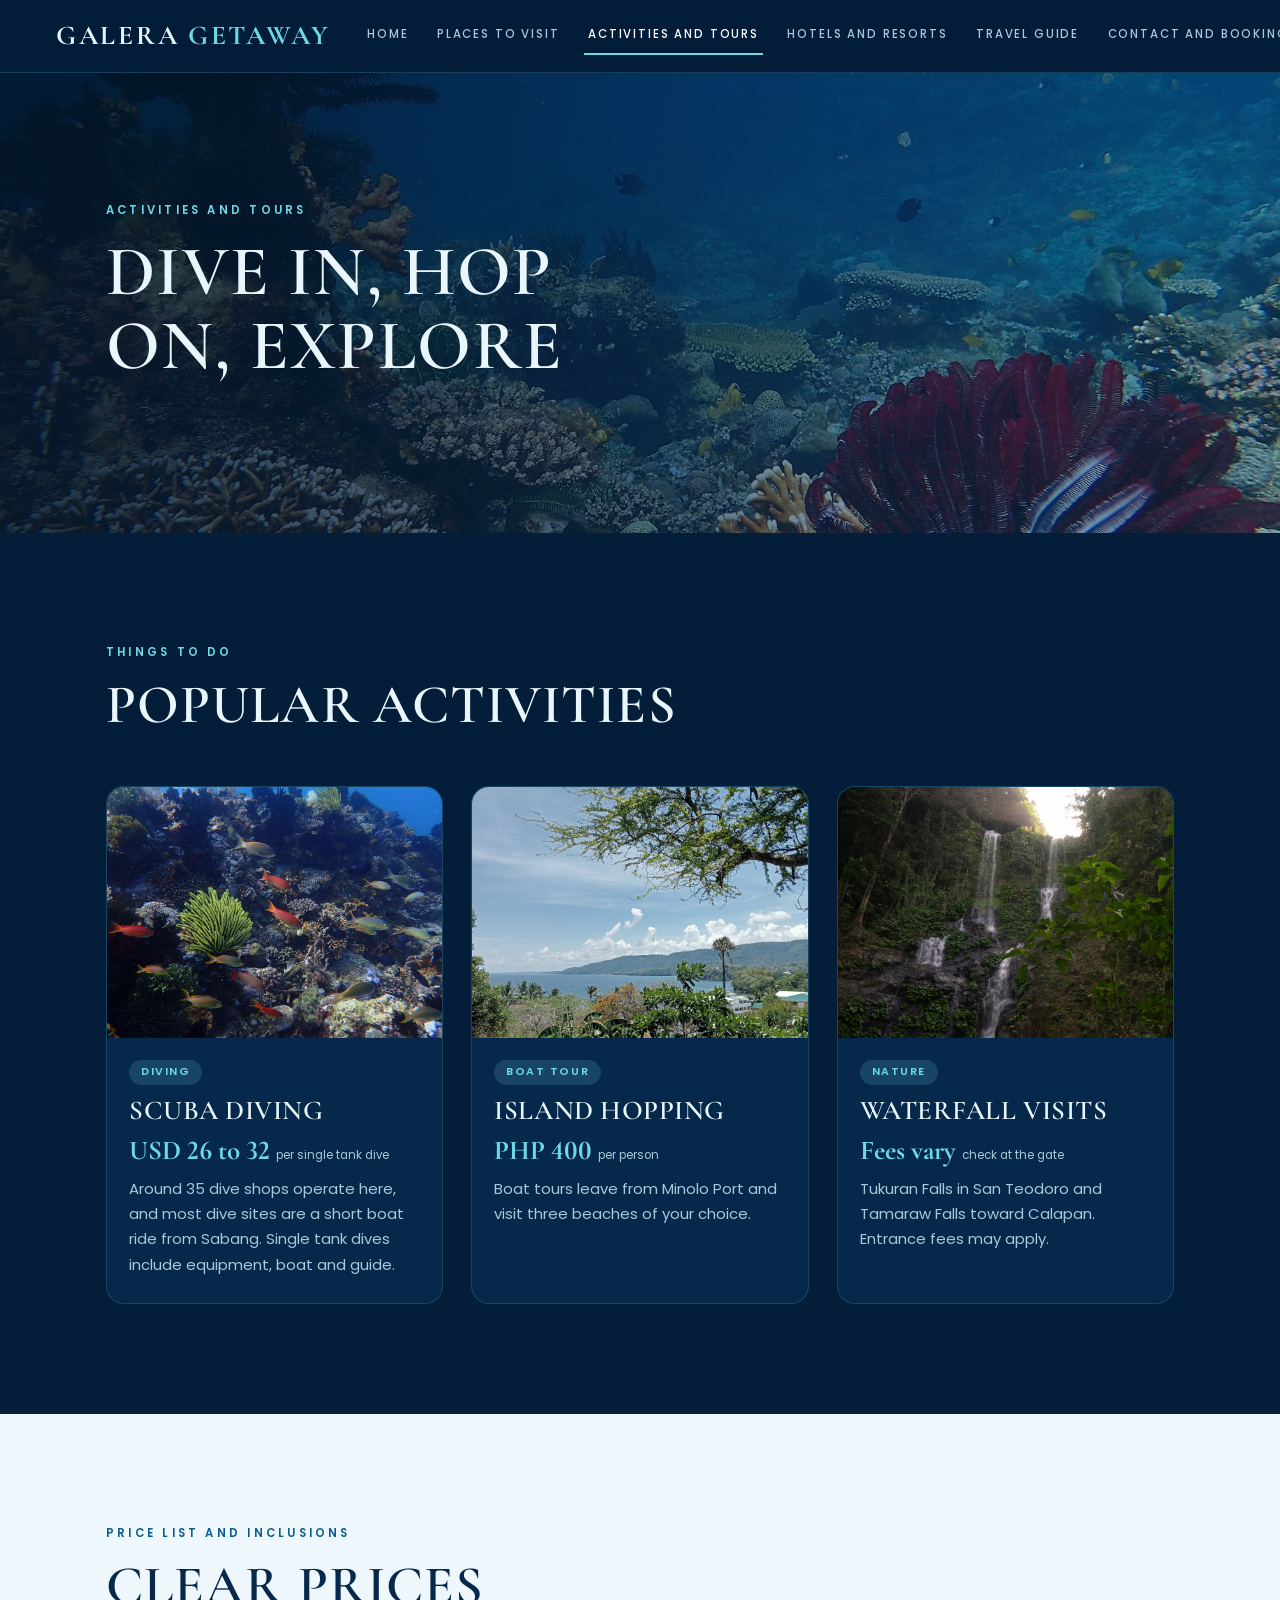
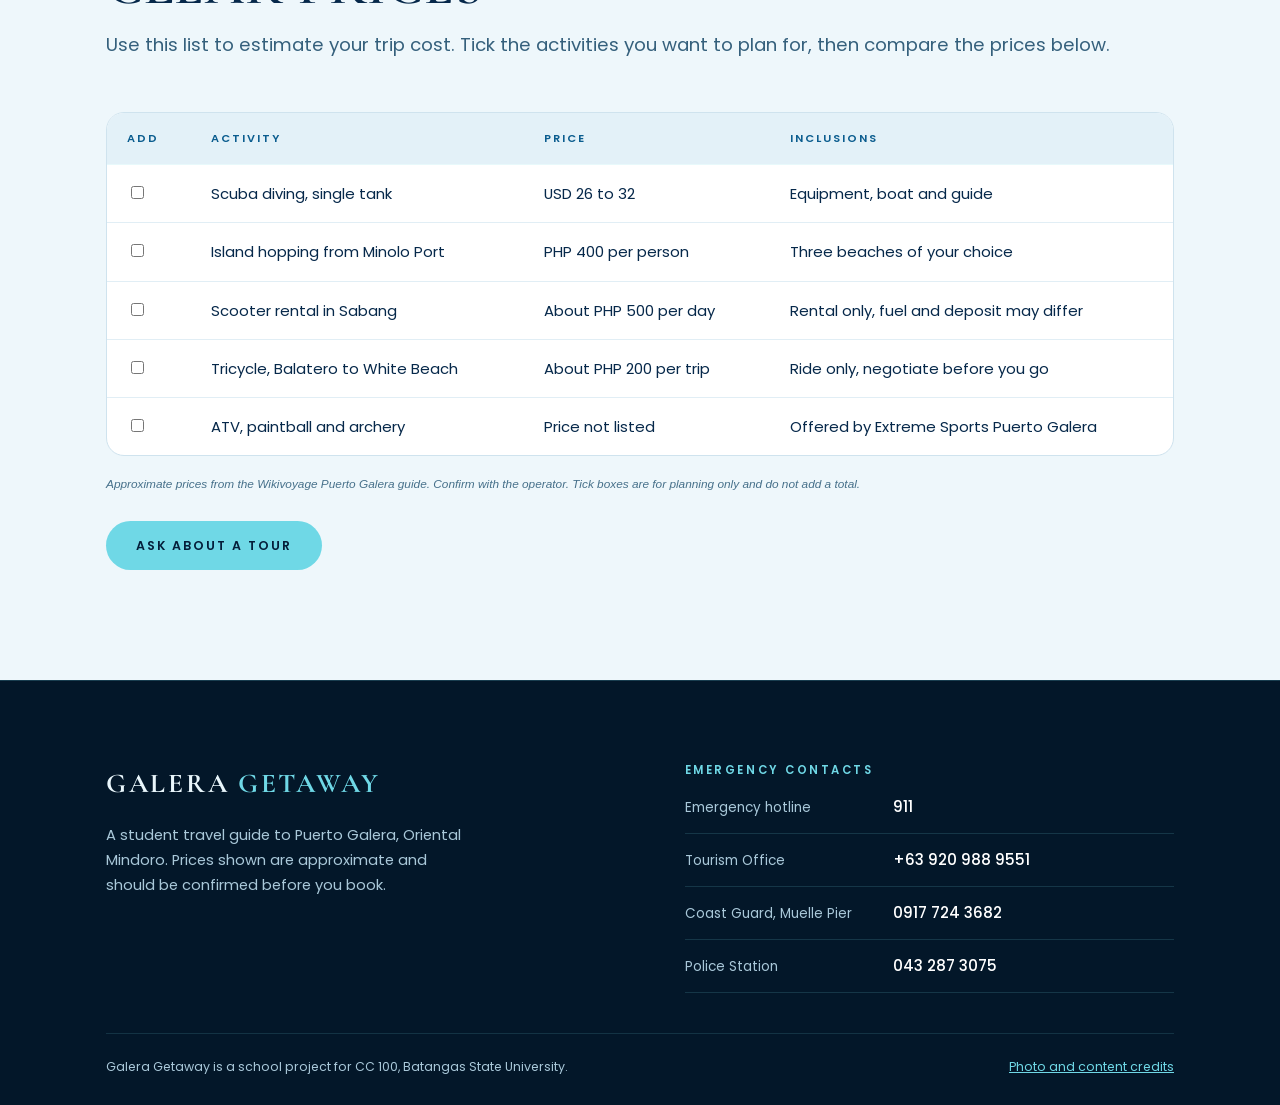
==== commit 201eb329: "feat: scroll film, text animation, cleaner footer and layout polish Pinned scroll film strip and wor" ====
--- a/activities.html
+++ b/activities.html
@@ -11,6 +11,7 @@
   <link rel="stylesheet" href="styles.css">
 </head>
 <body>
+  <div class="progress" aria-hidden="true"></div>
   <header class="site-header">
     <div class="wrap">
       <a class="brand" href="index.html">Galera <span>Getaway</span></a>
@@ -40,7 +41,7 @@
       <div class="wrap">
         <div class="section-head">
           <p class="eyebrow">THINGS TO DO</p>
-          <h2>Popular activities</h2>
+          <h2><span class="w" style="--i:0">Popular</span> <span class="w" style="--i:1">activities</span></h2>
         </div>
         <div class="grid cols-3">
         <article class="card">
@@ -78,8 +79,8 @@
       <div class="wrap">
         <div class="section-head">
           <p class="eyebrow">PRICE LIST AND INCLUSIONS</p>
-          <h2>Clear prices</h2>
-          <p class="lead">Use this list to estimate your trip cost. Tick the activities you want to plan for, then compare the prices below.</p>
+          <h2><span class="w" style="--i:0">Clear</span> <span class="w" style="--i:1">prices</span></h2>
+          <p class="lead wide">Use this list to estimate your trip cost. Tick the activities you want to plan for, then compare the prices below.</p>
         </div>
         <div class="table-wrap">
           <table>
@@ -93,7 +94,7 @@
             </tbody>
           </table>
         </div>
-        <p class="note">Prices are approximate, from the Wikivoyage Puerto Galera guide. Confirm with the operator. The tick boxes are for planning only and do not calculate a total. Prices are in mixed currencies, so convert before adding.</p>
+        <p class="note small">Approximate prices from the Wikivoyage Puerto Galera guide. Confirm with the operator. Tick boxes are for planning only and do not add a total.</p>
         <div style="margin-top:26px"><a class="btn" href="contact.html">Ask About a Tour</a></div>
       </div>
     </section>
@@ -102,21 +103,24 @@
   <footer class="site-footer">
     <div class="wrap">
       <div class="footer-grid">
-        <div>
+        <div class="footer-brand">
           <a class="brand" href="index.html">Galera <span>Getaway</span></a>
-          <p style="margin-top:14px">A student travel guide to Puerto Galera, Oriental Mindoro. Prices shown are approximate and should be confirmed before you book.</p>
+          <p>A student travel guide to Puerto Galera, Oriental Mindoro. Prices shown are approximate and should be confirmed before you book.</p>
         </div>
         <div>
           <h4>Emergency Contacts</h4>
-          <ul>
-            <li>National Emergency Hotline: 911</li>
-            <li>Tourism Office: <a href="tel:+639209889551">+63 920 988 9551</a></li>
-            <li>Coast Guard (Muelle Pier): <a href="tel:+639177243682">0917 724 3682</a> or <a href="tel:+63432873092">043 287 3092</a></li>
-            <li>Police Station: <a href="tel:+63432873075">043 287 3075</a></li>
-          </ul>
+          <dl class="contacts">
+            <div><dt>Emergency hotline</dt><dd>911</dd></div>
+            <div><dt>Tourism Office</dt><dd><a href="tel:+639209889551">+63 920 988 9551</a></dd></div>
+            <div><dt>Coast Guard, Muelle Pier</dt><dd><a href="tel:+639177243682">0917 724 3682</a></dd></div>
+            <div><dt>Police Station</dt><dd><a href="tel:+63432873075">043 287 3075</a></dd></div>
+          </dl>
         </div>
       </div>
-      <p class="footer-base">Galera Getaway is a school project for CC 100, Batangas State University. Photos and travel facts are acknowledged on the <a href="credits.html">Photo and content credits</a> page.</p>
+      <div class="footer-base">
+        <span>Galera Getaway is a school project for CC 100, Batangas State University.</span>
+        <a href="credits.html">Photo and content credits</a>
+      </div>
     </div>
   </footer>
 </body>
--- a/styles.css
+++ b/styles.css
@@ -184,23 +184,7 @@
 .hero .lead { margin-bottom: 32px; color: #cfe6f1; }
 .hero-actions { display: flex; flex-wrap: wrap; gap: 14px; }
 
-/* ---------- Search bar ---------- */
-.search-bar {
-  position: relative;
-  z-index: 2;
-  margin-top: -52px;
-}
-.search-form {
-  display: grid;
-  grid-template-columns: repeat(3, minmax(0, 1fr)) auto;
-  gap: 14px;
-  align-items: end;
-  padding: 22px 26px;
-  border-radius: 28px;
-  background: var(--mist);
-  color: var(--ink);
-  box-shadow: 0 22px 50px rgba(0, 0, 0, 0.35);
-}
+/* ---------- Search bar (glass pill inside the hero) ---------- */
 .field { display: flex; flex-direction: column; gap: 6px; min-width: 0; }
 .field label {
   font-size: 0.68rem;
@@ -427,8 +411,6 @@
   .nav-list .tab-label-full { display: none; }
   .nav-list .tab-label-short { display: block; }
 
-  .search-form { grid-template-columns: repeat(2, minmax(0, 1fr)); border-radius: 22px; }
-  .search-form .btn { grid-column: 1 / -1; width: 100%; text-align: center; }
   .split { grid-template-columns: 1fr; }
   .route { grid-template-columns: 1fr; gap: 26px; }
   .step { padding: 0 0 0 62px; }
@@ -440,7 +422,6 @@
   .grid.cols-3, .grid.cols-2 { grid-template-columns: 1fr; }
   .form-grid { grid-template-columns: 1fr; }
   .footer-grid { grid-template-columns: 1fr; }
-  .search-form { grid-template-columns: 1fr; }
   .hero { min-height: 78vh; }
 }
 
@@ -520,7 +501,7 @@
 
 /* Scroll reveal: only in browsers that support scroll driven animations */
 @supports (animation-timeline: view()) {
-  .section-head, .card, .fact, .step, .table-wrap, .checklist li, .split > *, .form-card {
+  .card, .fact, .step, .table-wrap, .checklist li, .split > :not(img), .form-card {
     animation: fade-up linear backwards;
     animation-timeline: view();
     animation-range: entry 0% entry 45%;
@@ -542,3 +523,190 @@
 
 .lead.wide { max-width: none; }
 .note.small { font-size: 0.74rem; font-style: italic; }
+
+/* Fares table: fixed equal rhythm columns, aligned text */
+table.fares { table-layout: fixed; min-width: 680px; }
+table.fares th, table.fares td { padding: 18px 28px; vertical-align: middle; text-align: left; font-variant-numeric: tabular-nums; }
+table.fares td { font-size: 0.95rem; }
+table.fares td.leg { font-weight: 600; border-right: 1px solid #e1eef5; }
+table.fares th:first-child { border-right: 1px solid #e1eef5; }
+
+/* Reminders: one grid so both columns share the same row heights and rules */
+.checklist.reminders { display: grid; grid-template-columns: repeat(2, minmax(0, 1fr)); column-gap: clamp(28px, 5vw, 64px); }
+.checklist.reminders li { padding: 16px 0 16px 30px; }
+.checklist.reminders li::before { top: 25px; left: 6px; }
+@media (max-width: 760px) { .checklist.reminders { grid-template-columns: 1fr; } }
+table.fares td:not(.leg) { font-weight: 400; }
+
+.search-bar { position: relative; z-index: 2; margin-top: -112px; padding-bottom: 8px; }
+.hero:not(.short) .wrap { padding-bottom: 150px; }
+
+.search-form {
+  display: grid;
+  grid-template-columns: repeat(3, minmax(0, 1fr)) auto;
+  align-items: center;
+  gap: 0;
+  padding: 10px 10px 10px 8px;
+  border-radius: 999px;
+  background: rgba(4, 30, 58, 0.72);
+  backdrop-filter: blur(16px);
+  -webkit-backdrop-filter: blur(16px);
+  border: 1px solid rgba(111, 216, 230, 0.35);
+  box-shadow: 0 24px 60px rgba(0, 0, 0, 0.4);
+  color: var(--text-light);
+}
+.search-form .field { gap: 2px; padding: 8px 28px; border-left: 1px solid rgba(111, 216, 230, 0.22); }
+.search-form .field:first-child { border-left: 0; }
+.search-form .field label { font-size: 0.64rem; color: var(--cyan); }
+.search-form .field input,
+.search-form .field select {
+  padding: 2px 0;
+  border: 0;
+  border-radius: 0;
+  background: transparent;
+  color: #fff;
+  font-size: 1rem;
+  color-scheme: dark;
+  appearance: none;
+  -webkit-appearance: none;
+  cursor: pointer;
+}
+.search-form .field select {
+  padding-right: 22px;
+  background: url("data:image/svg+xml,%3Csvg xmlns='http://www.w3.org/2000/svg' width='12' height='8' viewBox='0 0 12 8'%3E%3Cpath d='M1 1.5l5 5 5-5' fill='none' stroke='%236fd8e6' stroke-width='1.8' stroke-linecap='round' stroke-linejoin='round'/%3E%3C/svg%3E") no-repeat right center;
+}
+.search-form .field select option { color: var(--ink); background: #fff; }
+.search-form .btn { padding: 18px 38px; }
+
+@media (max-width: 899px) {
+  .search-bar { margin-top: -96px; }
+  .hero:not(.short) .wrap { padding-bottom: 130px; }
+  .search-form { grid-template-columns: repeat(3, minmax(0, 1fr)); border-radius: 28px; padding: 10px; }
+  .search-form .field { padding: 10px 16px; }
+  .search-form .btn { grid-column: 1 / -1; width: 100%; text-align: center; margin-top: 6px; }
+}
+@media (max-width: 640px) {
+  .search-bar { margin-top: -80px; }
+  .search-form { grid-template-columns: 1fr; border-radius: 24px; }
+  .search-form .field { border-left: 0; border-top: 1px solid rgba(111, 216, 230, 0.22); padding: 12px 18px; }
+  .search-form .field:first-child { border-top: 0; }
+}
+
+/* ======================================================================
+   TEXT ANIMATION AND SCROLL FILM (CSS only)
+   ====================================================================== */
+@property --p { syntax: "<number>"; inherits: true; initial-value: 0; }
+@property --bar { syntax: "<length>"; inherits: false; initial-value: 0px; }
+
+/* Cinematic letterbox bars that retract when the home hero loads */
+@keyframes bars-open { from { --bar: 15vh; } to { --bar: 0px; } }
+.hero:not(.short)::before {
+  content: "";
+  position: absolute;
+  inset: 0;
+  z-index: -1;
+  pointer-events: none;
+  background:
+    linear-gradient(#000, #000) top / 100% var(--bar) no-repeat,
+    linear-gradient(#000, #000) bottom / 100% var(--bar) no-repeat;
+  animation: bars-open 1.6s 0.2s cubic-bezier(.7, 0, .2, 1) both;
+}
+
+/* Hero text: eyebrow tracks in, headline lines unmask */
+@keyframes track-in { from { letter-spacing: 0.7em; opacity: 0; } }
+.hero .eyebrow { animation: track-in 1.4s 0.2s cubic-bezier(.2, .7, .2, 1) both; }
+@keyframes line-unmask {
+  from { clip-path: inset(0 0 100% 0); transform: translateY(40%); opacity: 0; }
+  to   { clip-path: inset(-10% -2% -10% -2%); transform: translateY(0); opacity: 1; }
+}
+.hero h1:not(:has(span)), .hero h1 span { animation: line-unmask 1.1s 0.5s cubic-bezier(.2, .7, .2, 1) both; }
+.hero h1 span:nth-child(2) { animation-delay: 0.8s; }
+
+@supports (animation-timeline: view()) {
+  /* Scroll progress bar */
+  .progress {
+    position: fixed; top: 0; left: 0; right: 0; height: 3px; z-index: 100;
+    background: linear-gradient(90deg, var(--cyan), var(--blue-500));
+    transform-origin: left center; transform: scaleX(0);
+    animation: grow-x linear both; animation-timeline: scroll(root);
+  }
+  @keyframes grow-x { to { transform: scaleX(1); } }
+
+  /* Hero content drifts up and fades as you scroll away from it */
+  .hero:not(.short) .wrap {
+    animation: hero-out linear both;
+    animation-timeline: scroll(root);
+    animation-range: 0 70vh;
+  }
+  @keyframes hero-out { to { transform: translateY(-60px); opacity: 0.1; } }
+
+  /* Section headings: each word rises in, one after another */
+  h2 .w {
+    display: inline-block;
+    animation: word-in linear backwards;
+    animation-timeline: view();
+    animation-range: entry calc(0% + var(--i) * 5%) entry calc(38% + var(--i) * 5%);
+  }
+  @keyframes word-in { from { opacity: 0; transform: translateY(0.6em) rotate(2deg); filter: blur(6px); } }
+
+  /* Small labels track in, lead text slides in */
+  .section .eyebrow { animation: track-in linear backwards; animation-timeline: view(); animation-range: entry 0% entry 40%; }
+  .section .lead, .section .note { animation: fade-up linear backwards; animation-timeline: view(); animation-range: entry 5% entry 50%; }
+
+  /* Photos wipe open as they enter */
+  .card img, .split > img, .map-frame {
+    animation: wipe linear backwards;
+    animation-timeline: view();
+    animation-range: entry 0% entry 55%;
+  }
+  @keyframes wipe { from { clip-path: inset(0 0 100% 0); transform: scale(1.12); } to { clip-path: inset(0); transform: scale(1); } }
+}
+
+/* ---------- Pinned horizontal film strip ---------- */
+.film { background: #000; color: #fff; }
+.scene { position: relative; margin: 0; min-height: 80vh; display: grid; align-items: end; overflow: hidden; }
+.scene img { position: absolute; inset: 0; width: 100%; height: 100%; object-fit: cover; }
+.scene::after { content: ""; position: absolute; inset: 0; background: linear-gradient(0deg, rgba(0, 0, 0, 0.78) 0%, rgba(0, 0, 0, 0.05) 55%); }
+.scene figcaption { position: relative; z-index: 1; padding: clamp(24px, 6vw, 80px); max-width: 720px; }
+.scene figcaption p:last-child { color: #d3e8f1; font-size: 1.05rem; margin-top: 12px; }
+.film-meter { display: none; }
+
+@media (prefers-reduced-motion: no-preference) {
+  @supports (animation-timeline: view()) {
+    .film { height: 420vh; height: 420svh; animation: film-progress linear both; animation-timeline: view(); animation-range: contain 0% contain 100%; }
+    @keyframes film-progress { from { --p: 0; } to { --p: 1; } }
+    .film-pin { position: sticky; top: 0; height: 100vh; height: 100svh; overflow: hidden; }
+    .film-track { display: flex; width: 300%; height: 100%; transform: translateX(calc(var(--p) * -66.6667%)); will-change: transform; }
+    .scene { flex: 0 0 33.3333%; min-height: 0; height: 100%; }
+    .film-meter { display: block; position: absolute; left: clamp(24px, 6vw, 80px); right: clamp(24px, 6vw, 80px); bottom: 28px; height: 3px; background: rgba(255, 255, 255, 0.25); z-index: 2; }
+    .film-meter span { display: block; height: 100%; background: var(--cyan); transform-origin: left center; transform: scaleX(var(--p)); }
+    .scene h2 { font-size: clamp(2.2rem, 6vw, 4.6rem); }
+  }
+}
+
+/* ---------- Footer layout: brand left, aligned contact list right ---------- */
+.site-footer { padding: clamp(48px, 7vw, 80px) 0 28px; }
+.footer-grid { grid-template-columns: 1fr 1fr; gap: clamp(32px, 7vw, 96px); align-items: start; }
+.footer-brand p { margin-top: 16px; font-size: 0.92rem; line-height: 1.7; max-width: 40ch; }
+.contacts { margin: 0; }
+.contacts > div {
+  display: grid;
+  grid-template-columns: minmax(0, 12rem) 1fr;
+  gap: 16px;
+  align-items: baseline;
+  padding: 13px 0;
+  border-bottom: 1px solid rgba(111, 216, 230, 0.16);
+}
+.contacts > div:first-child { padding-top: 0; }
+.contacts dt { font-size: 0.85rem; color: var(--text-soft); }
+.contacts dd { margin: 0; font-size: 0.95rem; font-weight: 500; color: #fff; font-variant-numeric: tabular-nums; }
+.contacts dd a { text-decoration: none; }
+.contacts dd a:hover { color: var(--cyan); text-decoration: underline; }
+.footer-base { display: flex; flex-wrap: wrap; justify-content: space-between; align-items: center; gap: 8px 24px; margin-top: 40px; padding-top: 22px; }
+.footer-base a { color: var(--cyan); }
+
+@media (max-width: 760px) {
+  .footer-grid { grid-template-columns: 1fr; }
+  .contacts > div { grid-template-columns: 1fr; gap: 2px; }
+  .footer-base { flex-direction: column; align-items: flex-start; }
+}
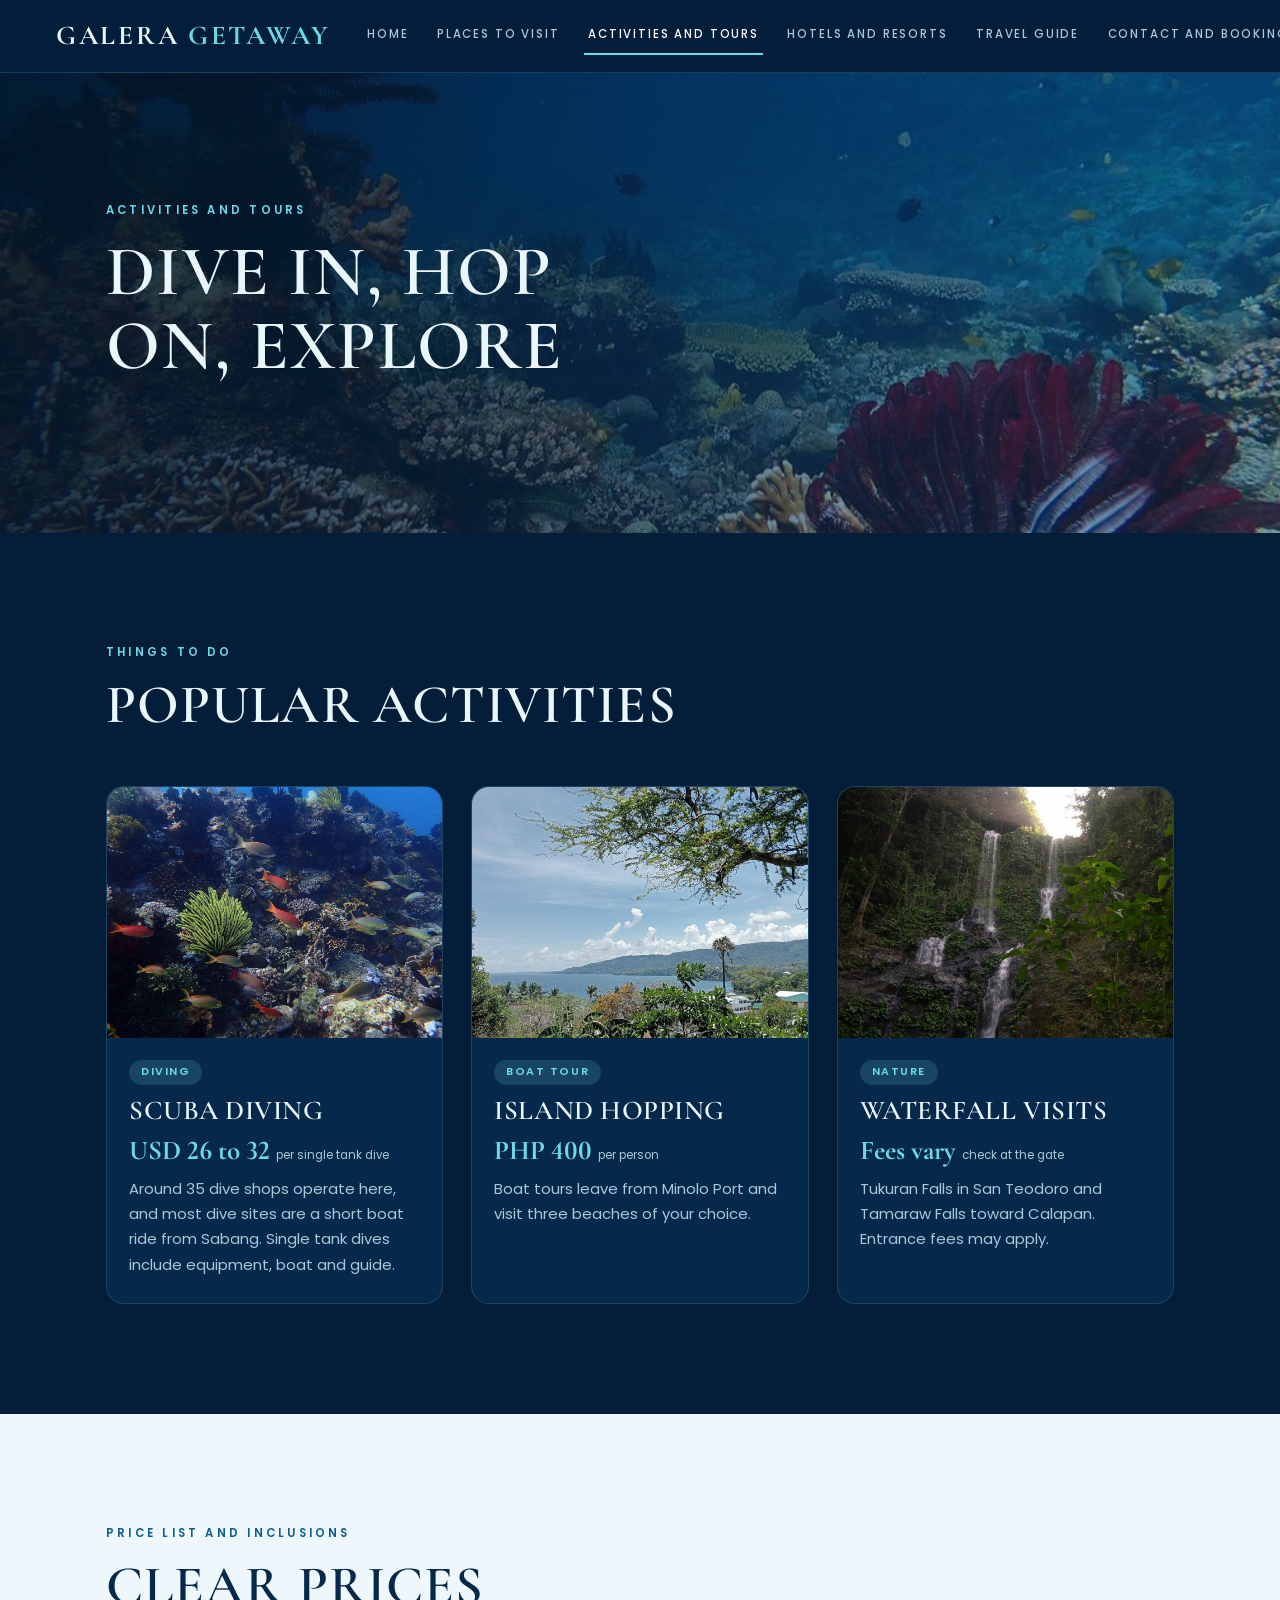
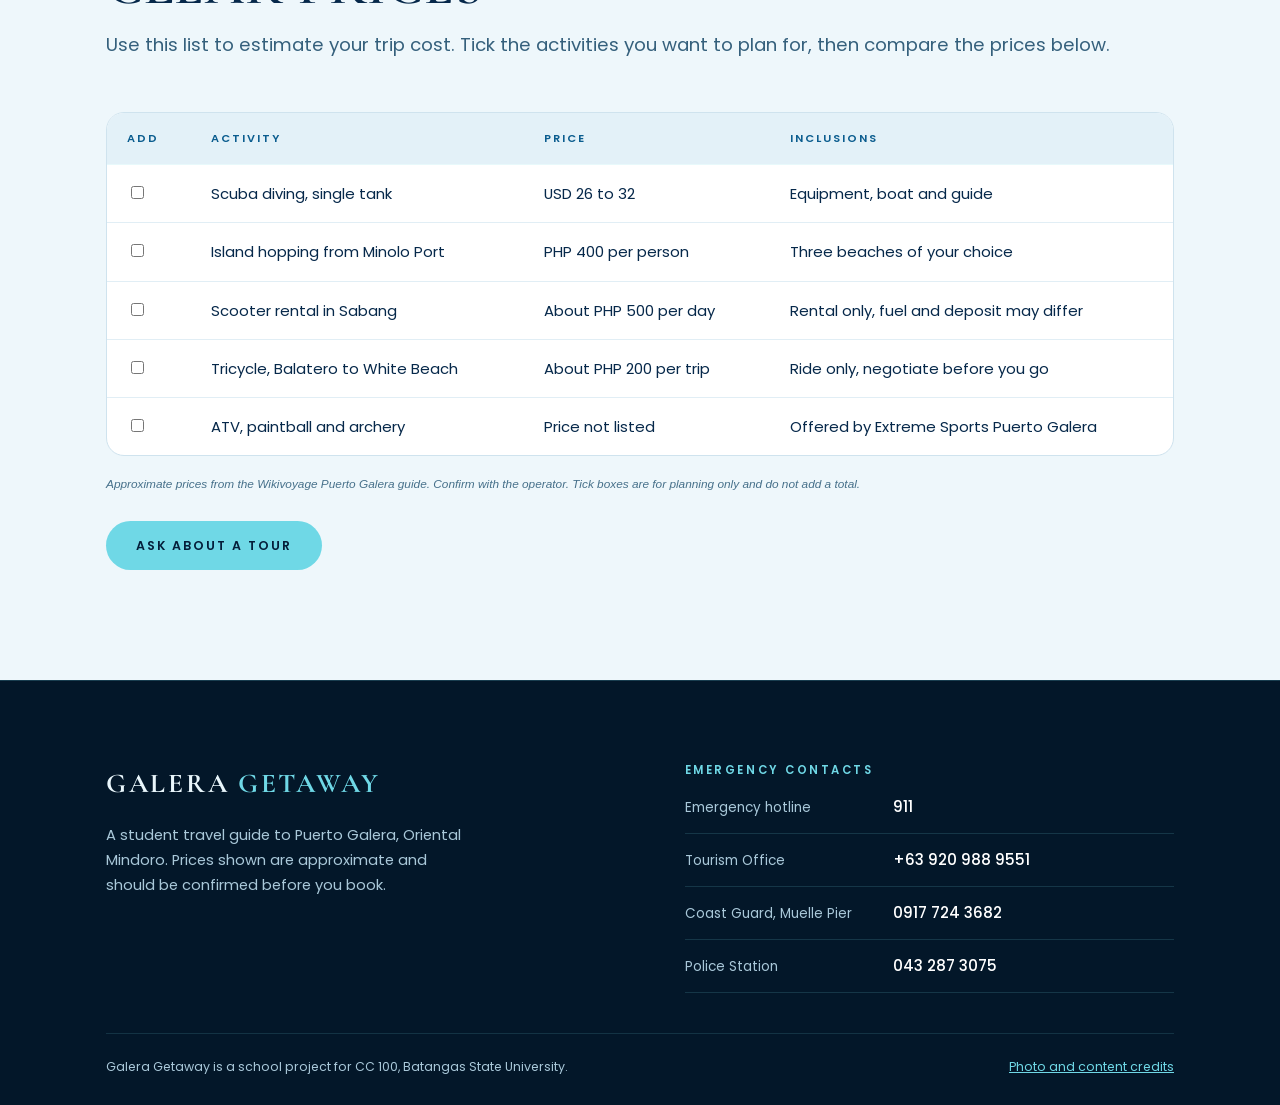
==== commit fca04efb: "perf: shrink photos, lighter effects, fix phone tab bar and any size layout Photos cut from 8.4 MB t" ====
--- a/activities.html
+++ b/activities.html
@@ -30,7 +30,7 @@
 
   <main>
     <section class="hero short">
-      <img class="hero-bg" src="images/reef.jpg" alt="Coral reef underwater near Puerto Galera">
+      <img class="hero-bg" fetchpriority="high" decoding="async" src="images/reef.jpg" alt="Coral reef underwater near Puerto Galera">
       <div class="wrap">
         <p class="eyebrow">ACTIVITIES AND TOURS</p>
         <h1>Dive in, hop on, explore</h1>
@@ -45,7 +45,7 @@
         </div>
         <div class="grid cols-3">
         <article class="card">
-          <img src="images/reef-2.jpg" alt="Underwater reef scene" loading="lazy">
+          <img src="images/reef-2.jpg" alt="Underwater reef scene" loading="lazy" decoding="async">
           <div class="card-body">
             <span class="tag">Diving</span>
             <h3>Scuba diving</h3>
@@ -54,7 +54,7 @@
           </div>
         </article>
         <article class="card">
-          <img src="images/varadero.jpg" alt="Varadero Bay with boats" loading="lazy">
+          <img src="images/varadero.jpg" alt="Varadero Bay with boats" loading="lazy" decoding="async">
           <div class="card-body">
             <span class="tag">Boat tour</span>
             <h3>Island hopping</h3>
@@ -63,7 +63,7 @@
           </div>
         </article>
         <article class="card">
-          <img src="images/tamaraw-falls.jpg" alt="Tamaraw Falls" loading="lazy">
+          <img src="images/tamaraw-falls.jpg" alt="Tamaraw Falls" loading="lazy" decoding="async">
           <div class="card-body">
             <span class="tag">Nature</span>
             <h3>Waterfall visits</h3>
--- a/styles.css
+++ b/styles.css
@@ -113,8 +113,7 @@
   position: sticky;
   top: 0;
   z-index: 50;
-  background: rgba(4, 30, 58, 0.92);
-  backdrop-filter: blur(10px);
+  background: rgba(4, 30, 58, 0.97);
   border-bottom: 1px solid rgba(111, 216, 230, 0.18);
 }
 .site-header .wrap {
@@ -373,7 +372,7 @@
 /* ---------- Phone: bottom tab bar replaces top menu ---------- */
 @media (max-width: 1179px) {
   body { padding-bottom: calc(var(--tab-h) + env(safe-area-inset-bottom)); }
-  .site-header { position: static; backdrop-filter: none; background: var(--navy-900); }
+  .site-header { position: static; background: var(--navy-900); }
   .site-header .wrap { height: 60px; justify-content: center; }
   .brand { font-size: 1.45rem; }
 
@@ -387,8 +386,7 @@
     justify-content: space-around;
     height: calc(var(--tab-h) + env(safe-area-inset-bottom));
     padding: 6px 4px env(safe-area-inset-bottom);
-    background: rgba(3, 23, 41, 0.97);
-    backdrop-filter: blur(12px);
+    background: rgba(3, 23, 41, 0.99);
     border-top: 1px solid rgba(111, 216, 230, 0.28);
   }
   .nav-list li { flex: 1 1 0; min-width: 0; }
@@ -467,12 +465,6 @@
 @keyframes fade-in { from { opacity: 0; } to { opacity: 1; } }
 @keyframes slow-zoom { from { transform: scale(1); } to { transform: scale(1.1); } }
 @keyframes float-in-down { from { opacity: 0; transform: translateY(-14px); } to { opacity: 1; transform: translateY(0); } }
-@keyframes pulse-ring {
-  0%   { box-shadow: 0 0 0 0 rgba(111, 216, 230, 0.55); }
-  70%  { box-shadow: 0 0 0 16px rgba(111, 216, 230, 0); }
-  100% { box-shadow: 0 0 0 0 rgba(111, 216, 230, 0); }
-}
-
 /* Hero: slow background zoom and staggered text on page load */
 .hero-bg { animation: slow-zoom 18s ease-out both; }
 .hero .eyebrow { animation: fade-up 0.8s 0.1s ease-out both; }
@@ -480,8 +472,7 @@
 .hero h1 span:nth-child(2) { animation-delay: 0.45s; }
 .hero .lead { animation: fade-up 0.9s 0.65s ease-out both; }
 .hero-actions { animation: fade-up 0.9s 0.85s ease-out both; }
-.hero .btn:not(.ghost) { animation: pulse-ring 2.6s 2s infinite; }
-.site-header { animation: float-in-down 0.7s ease-out both; }
+.site-header { animation: float-in-down 0.7s ease-out backwards; }
 .search-form { animation: fade-up 0.9s 1s ease-out both; }
 
 /* Images zoom gently inside their cards */
@@ -548,9 +539,7 @@
   gap: 0;
   padding: 10px 10px 10px 8px;
   border-radius: 999px;
-  background: rgba(4, 30, 58, 0.72);
-  backdrop-filter: blur(16px);
-  -webkit-backdrop-filter: blur(16px);
+  background: rgba(4, 30, 58, 0.86);
   border: 1px solid rgba(111, 216, 230, 0.35);
   box-shadow: 0 24px 60px rgba(0, 0, 0, 0.4);
   color: var(--text-light);
@@ -647,19 +636,19 @@
     animation-timeline: view();
     animation-range: entry calc(0% + var(--i) * 5%) entry calc(38% + var(--i) * 5%);
   }
-  @keyframes word-in { from { opacity: 0; transform: translateY(0.6em) rotate(2deg); filter: blur(6px); } }
+  @keyframes word-in { from { opacity: 0; transform: translateY(0.6em); } }
 
   /* Small labels track in, lead text slides in */
-  .section .eyebrow { animation: track-in linear backwards; animation-timeline: view(); animation-range: entry 0% entry 40%; }
+  .section .eyebrow { animation: fade-up linear backwards; animation-timeline: view(); animation-range: entry 0% entry 40%; }
   .section .lead, .section .note { animation: fade-up linear backwards; animation-timeline: view(); animation-range: entry 5% entry 50%; }
 
   /* Photos wipe open as they enter */
-  .card img, .split > img, .map-frame {
+  .card img, .split > img {
     animation: wipe linear backwards;
     animation-timeline: view();
     animation-range: entry 0% entry 55%;
   }
-  @keyframes wipe { from { clip-path: inset(0 0 100% 0); transform: scale(1.12); } to { clip-path: inset(0); transform: scale(1); } }
+  @keyframes wipe { from { opacity: 0; transform: scale(1.06); } }
 }
 
 /* ---------- Pinned horizontal film strip ---------- */
@@ -710,3 +699,45 @@
   .contacts > div { grid-template-columns: 1fr; gap: 2px; }
   .footer-base { flex-direction: column; align-items: flex-start; }
 }
+
+
+/* ---------- Any device size ---------- */
+html { overflow-x: hidden; overflow-x: clip; }
+body { max-width: 100%; }
+img, iframe { max-width: 100%; }
+
+@media (max-width: 380px) {
+  :root { --gutter: 14px; }
+  .brand { font-size: 1.25rem; letter-spacing: 0.06em; }
+  .btn { padding: 13px 22px; letter-spacing: 0.12em; }
+  .nav-list a { font-size: 0.56rem; }
+  h2 { font-size: clamp(1.7rem, 9vw, 2.2rem); }
+  .card-body { padding: 18px 16px 22px; }
+  .form-card { padding: 20px 16px; }
+  table.fares th, table.fares td { padding: 14px 16px; }
+}
+
+@media (min-width: 1500px) {
+  :root { --max: 1320px; }
+  html { font-size: 106%; }
+}
+@media (min-width: 1900px) {
+  :root { --max: 1480px; }
+  html { font-size: 118%; }
+  .hero { min-height: min(80vh, 920px); }
+}
+@media (min-width: 2400px) {
+  :root { --max: 1760px; }
+  html { font-size: 135%; }
+}
+
+/* Short landscape phones: compact hero, search bar below it in a single row */
+@media (max-height: 520px) and (orientation: landscape) {
+  .hero, .hero.short { min-height: 0; }
+  .hero:not(.short) .wrap { padding-top: 28px; padding-bottom: 28px; }
+  .search-bar { margin-top: 0; padding-top: 16px; }
+  .search-form { grid-template-columns: repeat(3, minmax(0, 1fr)) auto; border-radius: 28px; }
+  .search-form .btn { grid-column: auto; width: auto; margin-top: 0; }
+  .search-form .field { border-left: 1px solid rgba(111, 216, 230, 0.22); border-top: 0; padding: 8px 16px; }
+  .search-form .field:first-child { border-left: 0; }
+}
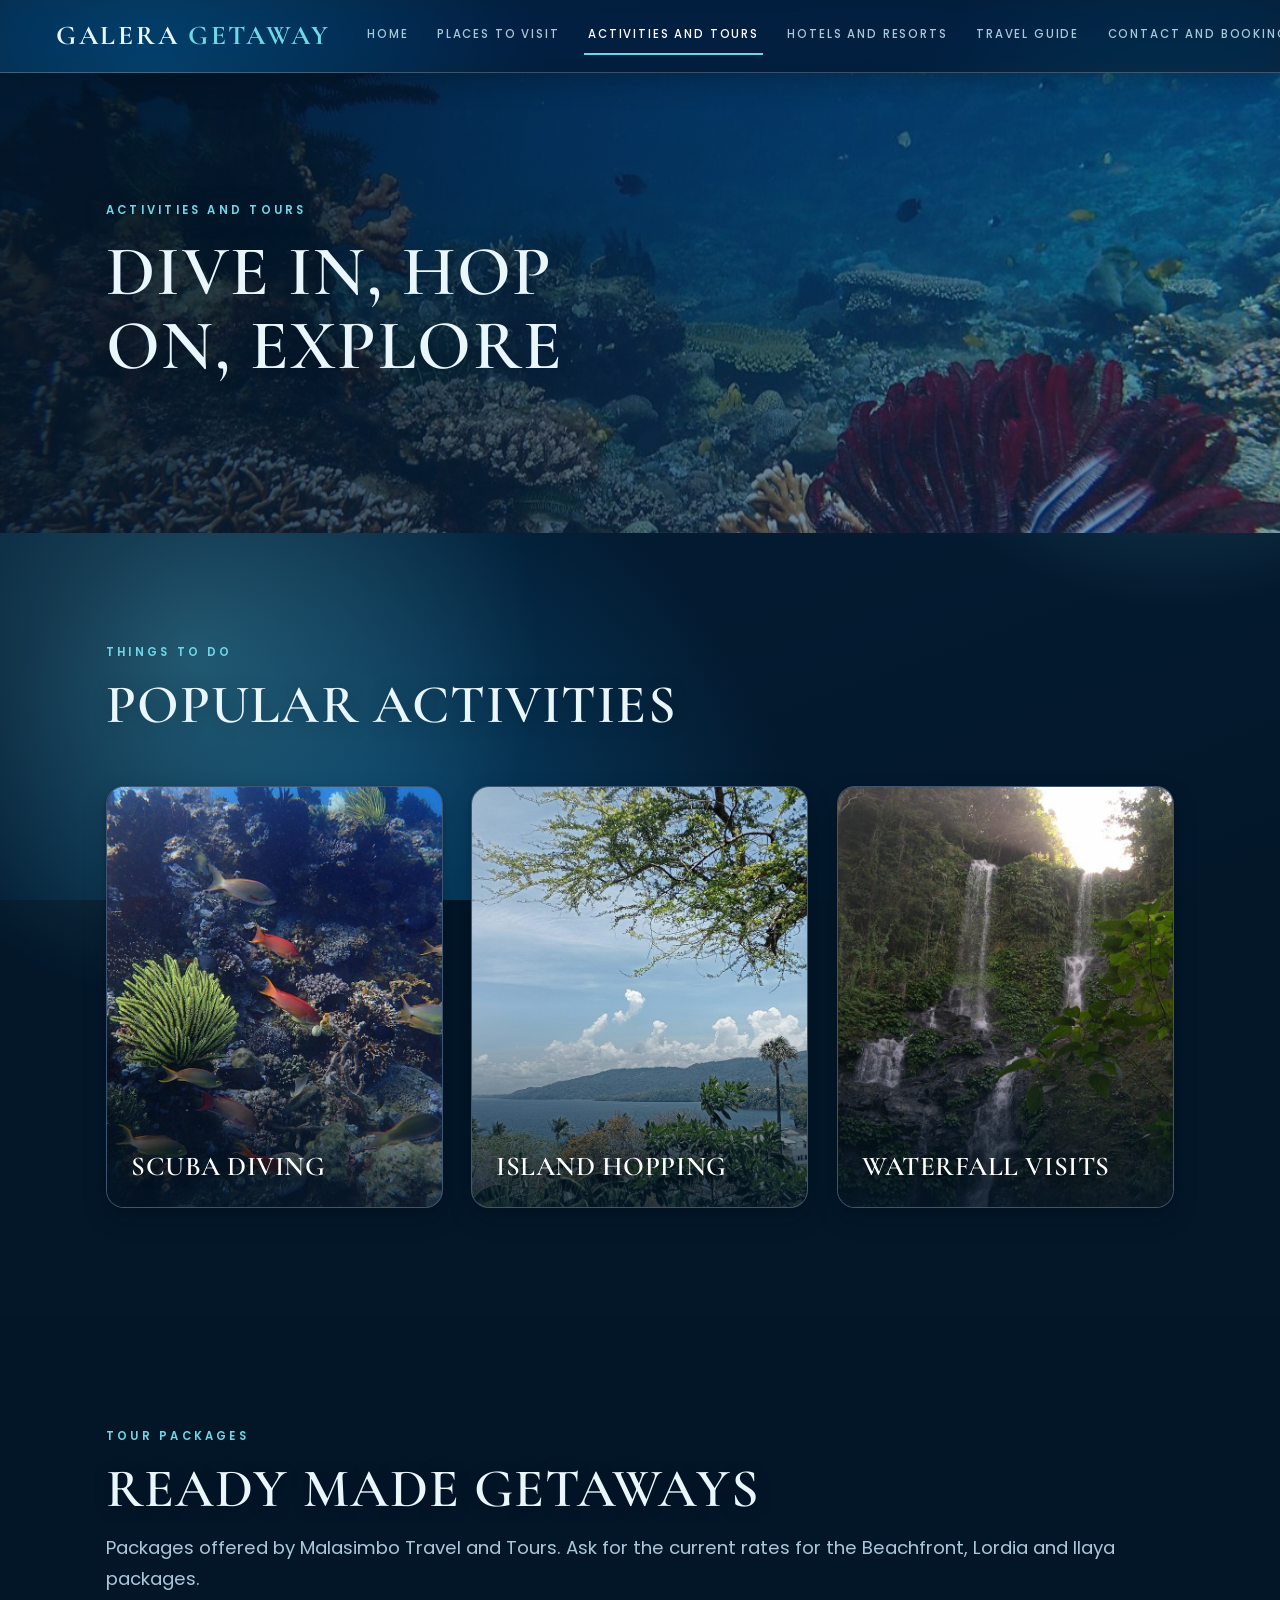
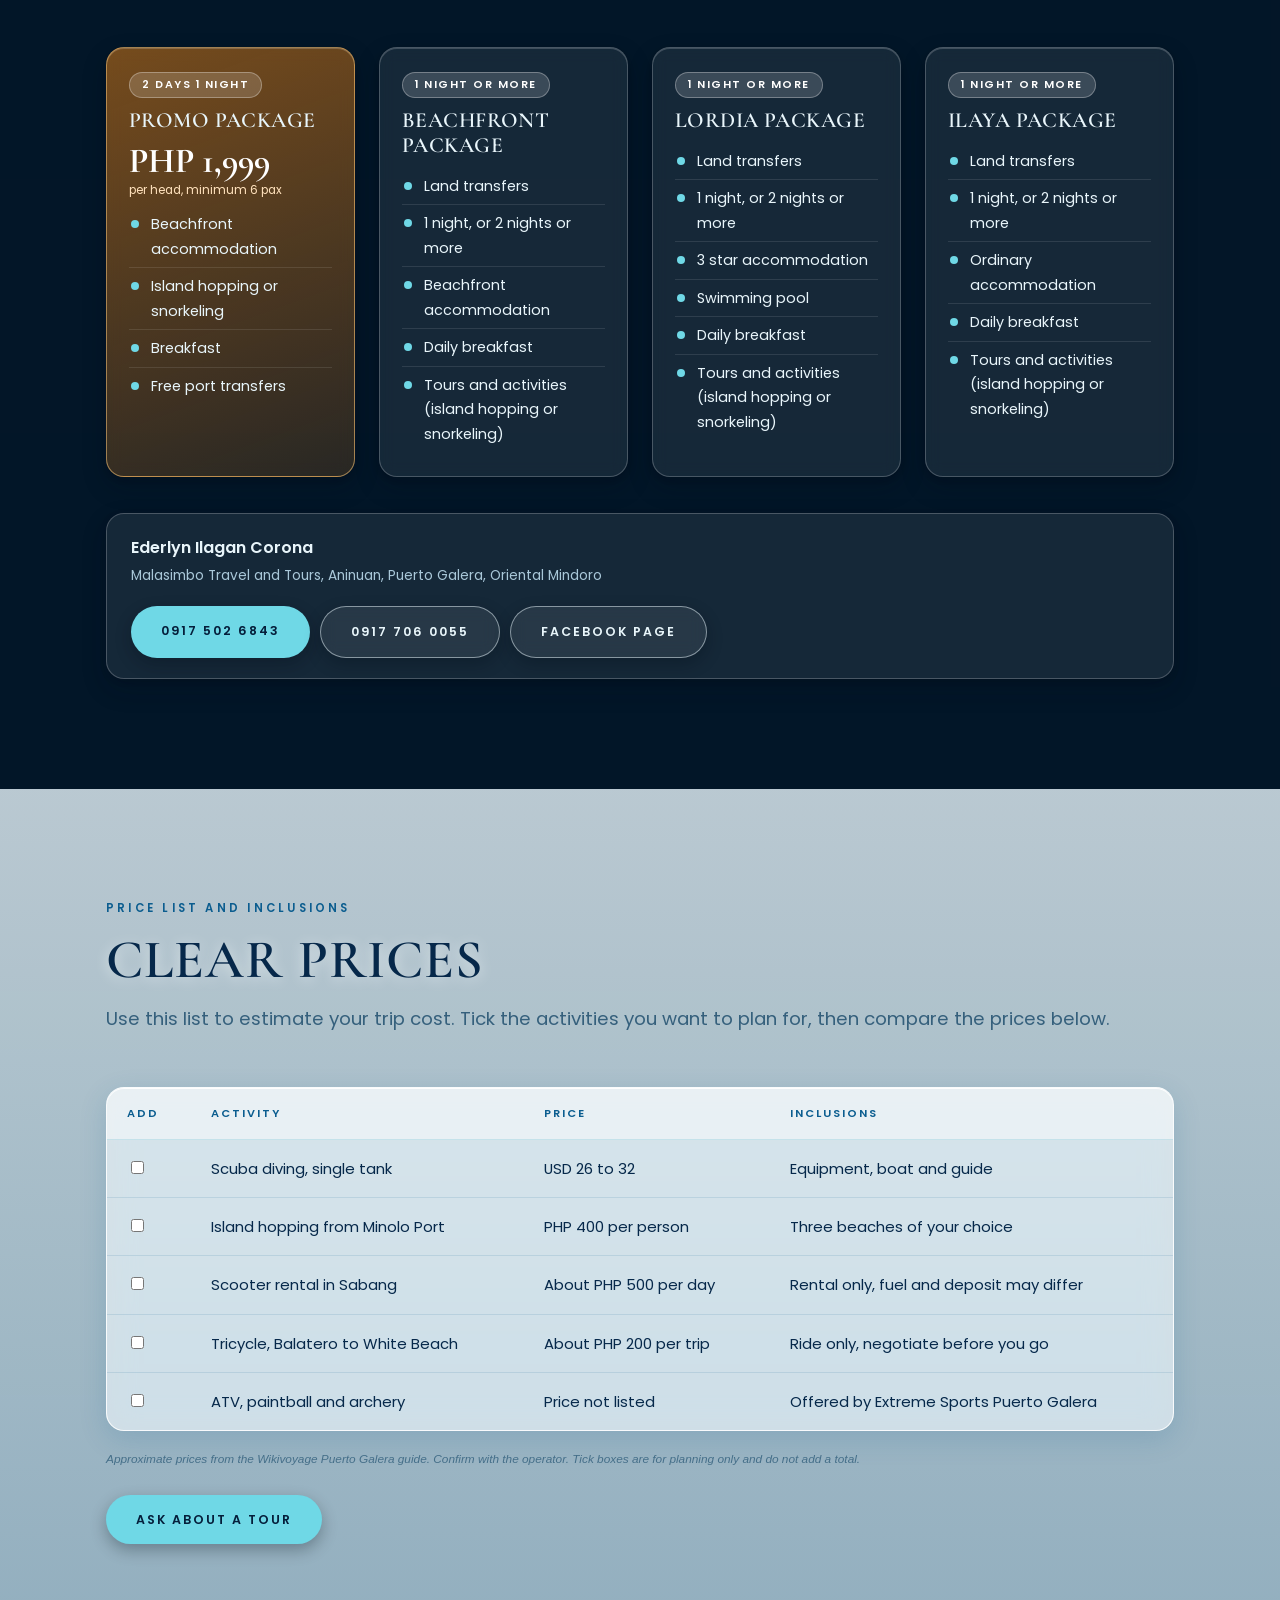
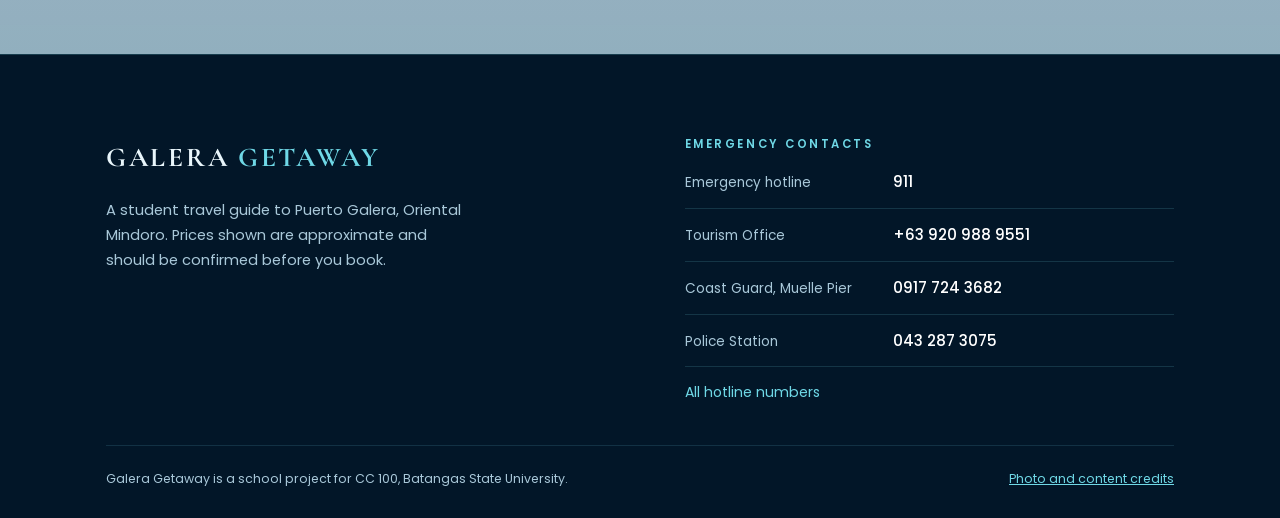
==== commit b200879c: "feat: glass theme, photo hover cards, hotels, packages, hotlines and splash - Glassmorphism theme wi" ====
--- a/activities.html
+++ b/activities.html
@@ -5,12 +5,34 @@
   <meta name="viewport" content="width=device-width, initial-scale=1">
   <title>Activities and Tours | Galera Getaway</title>
   <meta name="description" content="Diving, island hopping and other activities in Puerto Galera with approximate prices.">
+  <meta property="og:type" content="website">
+  <meta property="og:site_name" content="Galera Getaway">
+  <meta property="og:title" content="Activities and Tours | Galera Getaway">
+  <meta property="og:description" content="Diving, island hopping and other activities in Puerto Galera with approximate prices.">
+  <meta property="og:url" content="https://galera-getaway.vercel.app/activities.html">
+  <meta property="og:image" content="https://galera-getaway.vercel.app/og-image.jpg">
+  <meta property="og:image:width" content="1200">
+  <meta property="og:image:height" content="630">
+  <meta property="og:image:alt" content="Explore the Pearl of Mindoro: White Beach in Puerto Galera with the Galera Getaway name">
+  <meta name="twitter:card" content="summary_large_image">
+  <meta name="twitter:title" content="Activities and Tours | Galera Getaway">
+  <meta name="twitter:description" content="Diving, island hopping and other activities in Puerto Galera with approximate prices.">
+  <meta name="twitter:image" content="https://galera-getaway.vercel.app/og-image.jpg">
+  <meta name="theme-color" content="#041e3a">
   <link rel="preconnect" href="https://fonts.googleapis.com">
   <link rel="preconnect" href="https://fonts.gstatic.com" crossorigin>
   <link href="https://fonts.googleapis.com/css2?family=Cormorant+Garamond:wght@500;600;700&amp;family=Poppins:wght@400;500;600&amp;display=swap" rel="stylesheet">
+  <script>try{var n=performance.getEntriesByType("navigation")[0];if(sessionStorage.getItem("gg")&&n&&n.type!=="reload")document.documentElement.classList.add("no-splash");sessionStorage.setItem("gg","1")}catch(e){}</script>
   <link rel="stylesheet" href="styles.css">
 </head>
 <body>
+  <div class="splash" aria-hidden="true">
+    <div class="splash-inner">
+      <p class="splash-brand">Galera <span>Getaway</span></p>
+      <span class="splash-line"></span>
+      <p class="splash-tag">Explore the Pearl of Mindoro</p>
+    </div>
+  </div>
   <div class="progress" aria-hidden="true"></div>
   <header class="site-header">
     <div class="wrap">
@@ -49,7 +71,7 @@
           <div class="card-body">
             <span class="tag">Diving</span>
             <h3>Scuba diving</h3>
-            <p class="price">USD 26 to 32 <small>per single tank dive</small></p><p>Around 35 dive shops operate here, and most dive sites are a short boat ride from Sabang. Single tank dives include equipment, boat and guide.</p>
+            <p class="price">USD 26 to 32 <small>per single tank dive</small></p><p>Around 35 dive shops near Sabang.</p>
             
           </div>
         </article>
@@ -58,7 +80,7 @@
           <div class="card-body">
             <span class="tag">Boat tour</span>
             <h3>Island hopping</h3>
-            <p class="price">PHP 400 <small>per person</small></p><p>Boat tours leave from Minolo Port and visit three beaches of your choice.</p>
+            <p class="price">PHP 400 <small>per person</small></p><p>Three beaches from Minolo Port.</p>
             
           </div>
         </article>
@@ -67,10 +89,53 @@
           <div class="card-body">
             <span class="tag">Nature</span>
             <h3>Waterfall visits</h3>
-            <p class="price">Fees vary <small>check at the gate</small></p><p>Tukuran Falls in San Teodoro and Tamaraw Falls toward Calapan. Entrance fees may apply.</p>
+            <p class="price">Fees vary <small>check at the gate</small></p><p>Tukuran Falls and Tamaraw Falls.</p>
             
           </div>
         </article>
+        </div>
+      </div>
+    </section>
+
+    <section class="section deep" id="packages">
+      <div class="wrap">
+        <div class="section-head">
+          <p class="eyebrow">TOUR PACKAGES</p>
+          <h2><span class="w" style="--i:0">Ready</span> <span class="w" style="--i:1">made</span> <span class="w" style="--i:2">getaways</span></h2>
+          <p class="lead wide">Packages offered by Malasimbo Travel and Tours. Ask for the current rates for the Beachfront, Lordia and Ilaya packages.</p>
+        </div>
+        <div class="pkg-grid">
+          <article class="pkg pkg-promo">
+            <span class="tag">2 days 1 night</span>
+            <h3>Promo package</h3>
+            <p class="pkg-price">PHP 1,999 <small>per head, minimum 6 pax</small></p><ul class="pkg-list"><li>Beachfront accommodation</li><li>Island hopping or snorkeling</li><li>Breakfast</li><li>Free port transfers</li></ul>
+          </article>
+          <article class="pkg">
+            <span class="tag">1 night or more</span>
+            <h3>Beachfront package</h3>
+            <ul class="pkg-list"><li>Land transfers</li><li>1 night, or 2 nights or more</li><li>Beachfront accommodation</li><li>Daily breakfast</li><li>Tours and activities (island hopping or snorkeling)</li></ul>
+          </article>
+          <article class="pkg">
+            <span class="tag">1 night or more</span>
+            <h3>Lordia package</h3>
+            <ul class="pkg-list"><li>Land transfers</li><li>1 night, or 2 nights or more</li><li>3 star accommodation</li><li>Swimming pool</li><li>Daily breakfast</li><li>Tours and activities (island hopping or snorkeling)</li></ul>
+          </article>
+          <article class="pkg">
+            <span class="tag">1 night or more</span>
+            <h3>Ilaya package</h3>
+            <ul class="pkg-list"><li>Land transfers</li><li>1 night, or 2 nights or more</li><li>Ordinary accommodation</li><li>Daily breakfast</li><li>Tours and activities (island hopping or snorkeling)</li></ul>
+          </article>
+        </div>
+        <div class="pkg-contact">
+          <div>
+            <strong>Ederlyn Ilagan Corona</strong>
+            <span>Malasimbo Travel and Tours, Aninuan, Puerto Galera, Oriental Mindoro</span>
+          </div>
+          <div class="pkg-actions">
+            <a class="btn" href="tel:+639175026843">0917 502 6843</a>
+            <a class="btn ghost" href="tel:+639177060055">0917 706 0055</a>
+            <a class="btn ghost" href="https://www.facebook.com/malasimbotravelandtours/" rel="noopener" target="_blank">Facebook page</a>
+          </div>
         </div>
       </div>
     </section>
@@ -115,6 +180,7 @@
             <div><dt>Coast Guard, Muelle Pier</dt><dd><a href="tel:+639177243682">0917 724 3682</a></dd></div>
             <div><dt>Police Station</dt><dd><a href="tel:+63432873075">043 287 3075</a></dd></div>
           </dl>
+          <p class="footer-more"><a href="hotlines.html">All hotline numbers</a></p>
         </div>
       </div>
       <div class="footer-base">
--- a/styles.css
+++ b/styles.css
@@ -371,23 +371,27 @@
 
 /* ---------- Phone: bottom tab bar replaces top menu ---------- */
 @media (max-width: 1179px) {
-  body { padding-bottom: calc(var(--tab-h) + env(safe-area-inset-bottom)); }
+  body { padding-bottom: calc(var(--tab-h) + 24px + env(safe-area-inset-bottom)); }
   .site-header { position: static; background: var(--navy-900); }
   .site-header .wrap { height: 60px; justify-content: center; }
   .brand { font-size: 1.45rem; }
 
   .nav-list {
     position: fixed;
-    left: 0;
-    right: 0;
-    bottom: 0;
+    left: 12px;
+    right: 12px;
+    bottom: calc(10px + env(safe-area-inset-bottom));
     z-index: 60;
-    gap: 0;
+    gap: 2px;
     justify-content: space-around;
-    height: calc(var(--tab-h) + env(safe-area-inset-bottom));
-    padding: 6px 4px env(safe-area-inset-bottom);
-    background: rgba(3, 23, 41, 0.99);
-    border-top: 1px solid rgba(111, 216, 230, 0.28);
+    height: var(--tab-h);
+    padding: 6px;
+    background: rgba(5, 28, 50, 0.62);
+    -webkit-backdrop-filter: blur(18px) saturate(160%);
+    backdrop-filter: blur(18px) saturate(160%);
+    border: 1px solid rgba(233, 246, 251, 0.28);
+    border-radius: 24px;
+    box-shadow: 0 10px 30px rgba(1, 12, 24, 0.35), inset 0 1px 0 rgba(255, 255, 255, 0.22);
   }
   .nav-list li { flex: 1 1 0; min-width: 0; }
   .nav-list a {
@@ -400,11 +404,10 @@
     padding: 4px 2px;
     font-size: 0.6rem;
     letter-spacing: 0.04em;
-    border-bottom: 0;
-    border-top: 2px solid transparent;
-    border-radius: 0;
-  }
-  .nav-list a[aria-current="page"] { color: var(--cyan); border-top-color: var(--cyan); }
+    border: 0;
+    border-radius: 18px;
+  }
+  .nav-list a[aria-current="page"] { color: var(--cyan); background: rgba(233, 246, 251, 0.16); }
   .nav-list svg { display: block; width: 22px; height: 22px; fill: none; stroke: currentColor; stroke-width: 1.7; stroke-linecap: round; stroke-linejoin: round; }
   .nav-list .tab-label-full { display: none; }
   .nav-list .tab-label-short { display: block; }
@@ -741,3 +744,367 @@
   .search-form .field { border-left: 1px solid rgba(111, 216, 230, 0.22); border-top: 0; padding: 8px 16px; }
   .search-form .field:first-child { border-left: 0; }
 }
+
+/* A transformed header would trap the fixed tab bar, so no header animation on phones and tablets */
+@media (max-width: 1179px) { .site-header { animation: none; } }
+
+
+/* Contact page: photo fills the space under the about text */
+.about-col { display: flex; flex-direction: column; }
+.about-photo { flex: 1 1 0; width: 100%; min-height: 220px; margin-top: 32px; border-radius: var(--radius); object-fit: cover; }
+@media (max-width: 1019px) { .about-photo { flex: none; height: 260px; } }
+
+/* Currency converter */
+.fx-section { padding: clamp(36px, 6vw, 64px) 0; }
+.converter { display: grid; grid-template-columns: minmax(240px, 0.8fr) 2fr; gap: clamp(20px, 3vw, 40px); align-items: center; }
+.converter h2 { font-size: clamp(1.7rem, 3.2vw, 2.4rem); margin-bottom: 16px; }
+.converter .eyebrow { color: var(--blue-700); margin-bottom: 8px; }
+.converter .note { margin-top: 12px; color: #46708a; }
+.fx-list { display: grid; grid-template-columns: repeat(4, minmax(0, 1fr)); gap: 10px; margin: 0; padding: 0; list-style: none; }
+.fx-list li { display: flex; flex-direction: column; gap: 2px; padding: 12px 14px; border-radius: 14px; background: rgba(255, 255, 255, 0.6); border: 1px solid rgba(255, 255, 255, 0.9); }
+.fx-list b { font-size: 0.68rem; letter-spacing: 0.16em; color: var(--blue-700); }
+.fx-list strong { font-family: var(--sans); font-weight: 600; font-size: 1.3rem; line-height: 1.2; font-variant-numeric: tabular-nums; }
+.fx-list span { font-size: 0.74rem; color: #46708a; }
+@media (max-width: 900px) { .converter { grid-template-columns: 1fr; } }
+@media (max-width: 520px) {
+  .fx-list { grid-template-columns: repeat(2, minmax(0, 1fr)); gap: 8px; }
+  .fx-list li { flex-direction: row; flex-wrap: wrap; align-items: baseline; justify-content: space-between; padding: 10px 12px; }
+  .fx-list strong { font-size: 1.1rem; }
+  .fx-list span { display: none; }
+}
+
+/* ---------- Glassmorphism theme ---------- */
+:root {
+  --glass-dark: rgba(255, 255, 255, 0.08);
+  --glass-dark-edge: rgba(255, 255, 255, 0.22);
+  --glass-light: rgba(255, 255, 255, 0.55);
+  --glass-light-edge: rgba(255, 255, 255, 0.85);
+  --glass-shadow: 0 8px 28px rgba(1, 12, 24, 0.22);
+  --glass-blur: blur(14px) saturate(150%);
+}
+
+/* A fixed ocean glow sits behind everything so the glass has something to blur */
+body { background: var(--navy-950); }
+body::before {
+  content: "";
+  position: fixed;
+  inset: 0;
+  z-index: -1;
+  pointer-events: none;
+  background:
+    radial-gradient(48vmax 48vmax at 12% 8%, rgba(28, 143, 194, 0.55), transparent 62%),
+    radial-gradient(44vmax 44vmax at 92% 30%, rgba(111, 216, 230, 0.32), transparent 60%),
+    radial-gradient(52vmax 52vmax at 30% 96%, rgba(11, 93, 143, 0.6), transparent 62%),
+    linear-gradient(160deg, #04203d 0%, #031729 100%);
+}
+
+/* Sections become see through tints */
+.section.deep { background: rgba(3, 23, 41, 0.38); }
+.section.light { background: rgba(214, 238, 249, 0.72); }
+.site-footer { background: rgba(3, 23, 41, 0.55); }
+
+/* Header */
+.site-header {
+  background: rgba(4, 30, 58, 0.5);
+  -webkit-backdrop-filter: var(--glass-blur);
+  backdrop-filter: var(--glass-blur);
+  border-bottom: 1px solid var(--glass-dark-edge);
+}
+@media (max-width: 1179px) {
+  .site-header { background: rgba(4, 30, 58, 0.55); }
+}
+
+/* Cards, facts, tables and forms */
+.card, .fact, .table-wrap {
+  background: var(--glass-dark);
+  border: 1px solid var(--glass-dark-edge);
+  box-shadow: var(--glass-shadow), inset 0 1px 0 rgba(255, 255, 255, 0.18);
+  -webkit-backdrop-filter: var(--glass-blur);
+  backdrop-filter: var(--glass-blur);
+}
+.fact { border-left: 3px solid var(--cyan); }
+.card:hover { border-color: rgba(255, 255, 255, 0.5); }
+
+.section.light .card, .section.light .table-wrap, .section.light .fact {
+  background: var(--glass-light);
+  border-color: var(--glass-light-edge);
+  box-shadow: 0 8px 28px rgba(11, 93, 143, 0.16), inset 0 1px 0 rgba(255, 255, 255, 0.9);
+}
+.section.light th { background: rgba(255, 255, 255, 0.45); }
+.section.light td { border-color: rgba(11, 93, 143, 0.12); }
+th { background: rgba(255, 255, 255, 0.07); }
+
+.form-card {
+  background: rgba(238, 247, 251, 0.78);
+  border: 1px solid var(--glass-light-edge);
+  box-shadow: 0 12px 36px rgba(1, 12, 24, 0.25), inset 0 1px 0 #fff;
+  -webkit-backdrop-filter: var(--glass-blur);
+  backdrop-filter: var(--glass-blur);
+}
+.field input, .field select, .field textarea { background: rgba(255, 255, 255, 0.8); border-color: rgba(11, 93, 143, 0.25); }
+
+/* Chips, tags and ghost buttons */
+.chip { background: var(--glass-light); border-color: var(--glass-light-edge); -webkit-backdrop-filter: blur(8px); backdrop-filter: blur(8px); }
+.tag { background: rgba(255, 255, 255, 0.14); border: 1px solid rgba(255, 255, 255, 0.22); }
+.section.light .tag { background: rgba(255, 255, 255, 0.6); border-color: rgba(255, 255, 255, 0.9); }
+.btn.ghost { background: rgba(255, 255, 255, 0.08); -webkit-backdrop-filter: blur(8px); backdrop-filter: blur(8px); }
+
+/* Keep phones smooth: lighter blur on the many cards */
+@media (max-width: 1179px) {
+  .card, .fact, .table-wrap { -webkit-backdrop-filter: blur(8px); backdrop-filter: blur(8px); }
+}
+@media (prefers-reduced-transparency: reduce) {
+  .card, .fact, .table-wrap, .form-card, .site-header { -webkit-backdrop-filter: none; backdrop-filter: none; }
+  .card, .fact, .table-wrap { background: var(--navy-800); }
+}
+
+/* ---------- Glass polish and smooth motion ---------- */
+@view-transition { navigation: auto; }
+::view-transition-old(root) { animation: 0.35s ease both vt-out; }
+::view-transition-new(root) { animation: 0.45s ease both vt-in; }
+@keyframes vt-out { to { opacity: 0; transform: scale(0.99); } }
+@keyframes vt-in { from { opacity: 0; transform: translateY(8px); } }
+
+/* Brighter, airier light sections with a soft sky gradient */
+.section.light { background: linear-gradient(180deg, rgba(232, 246, 252, 0.8), rgba(196, 228, 243, 0.74)); }
+
+/* A slow drifting glow behind the glass */
+body::after {
+  content: "";
+  position: fixed;
+  z-index: -1;
+  pointer-events: none;
+  width: 60vmax;
+  height: 60vmax;
+  left: -15vmax;
+  top: 30vh;
+  border-radius: 50%;
+  background: radial-gradient(circle, rgba(111, 216, 230, 0.28), transparent 65%);
+  animation: glow-drift 28s ease-in-out infinite alternate;
+  will-change: transform;
+}
+@keyframes glow-drift {
+  from { transform: translate3d(0, 0, 0) scale(1); }
+  to { transform: translate3d(60vw, -20vh, 0) scale(1.15); }
+}
+
+/* Glass sheen: a soft highlight that follows the top edge of every panel */
+.card, .fact, .form-card { position: relative; }
+.card::before, .fact::before, .form-card::before {
+  content: "";
+  position: absolute;
+  inset: 0;
+  border-radius: inherit;
+  pointer-events: none;
+  background: linear-gradient(135deg, rgba(255, 255, 255, 0.22), rgba(255, 255, 255, 0) 38%);
+  z-index: 1;
+  opacity: 0.7;
+  transition: opacity 0.5s ease;
+}
+.card:hover::before { opacity: 1; }
+.form-card > * { position: relative; z-index: 2; }
+
+/* Smooth, consistent easing everywhere */
+.card, .fact, .table-wrap, .chip, .tag, .btn, .nav-list a, .field input, .field select, .field textarea, .site-header {
+  transition-property: transform, box-shadow, background-color, border-color, color, opacity;
+  transition-duration: 0.45s;
+  transition-timing-function: cubic-bezier(0.22, 1, 0.36, 1);
+}
+.card:hover {
+  transform: translateY(-6px);
+  box-shadow: 0 18px 44px rgba(1, 12, 24, 0.32), inset 0 1px 0 rgba(255, 255, 255, 0.3);
+}
+.section.light .card:hover { box-shadow: 0 18px 44px rgba(11, 93, 143, 0.28), inset 0 1px 0 #fff; }
+.card img { transition: transform 0.9s cubic-bezier(0.22, 1, 0.36, 1); }
+.card:hover img { transform: scale(1.05); }
+.chip:hover { background: rgba(255, 255, 255, 0.85); transform: translateY(-1px); }
+.field input:focus, .field select:focus, .field textarea:focus { background: #fff; border-color: var(--blue-500); box-shadow: 0 0 0 4px rgba(111, 216, 230, 0.35); outline: 0; }
+.btn:active { transform: translateY(0) scale(0.98); }
+
+/* Filtered cards fade in instead of snapping */
+.stay { animation: stay-in 0.5s cubic-bezier(0.22, 1, 0.36, 1) backwards; }
+@keyframes stay-in { from { opacity: 0; transform: translateY(14px) scale(0.98); } }
+
+@media (prefers-reduced-motion: reduce) {
+  body::after, .stay { animation: none; }
+  .card, .card img, .btn { transition: none; }
+  .card:hover, .card:hover img { transform: none; }
+  @view-transition { navigation: none; }
+}
+
+/* ---------- Photo cards: title on the photo, details rise up on hover ---------- */
+@media (hover: hover) and (pointer: fine) {
+  .card { display: block; aspect-ratio: 4 / 5; background: var(--navy-800); }
+  .card > img { position: absolute; inset: 0; width: 100%; height: 100%; aspect-ratio: auto; }
+  .card::after {
+    content: "";
+    position: absolute;
+    inset: 0;
+    z-index: 1;
+    pointer-events: none;
+    background: linear-gradient(to top, rgba(3, 23, 41, 0.78) 0%, rgba(3, 23, 41, 0) 48%);
+  }
+  .card-body {
+    position: absolute;
+    left: 0;
+    right: 0;
+    bottom: 0;
+    z-index: 2;
+    flex: none;
+    gap: 0;
+    padding: 22px 24px 24px;
+    border-radius: 22px 22px 0 0;
+    border-top: 1px solid transparent;
+    background: rgba(3, 23, 41, 0);
+    transition: background 0.6s cubic-bezier(0.22, 1, 0.36, 1), border-color 0.6s ease, backdrop-filter 0.6s ease;
+  }
+  .card-body h3, .section.light .card-body h3 { color: #fff; text-shadow: 0 2px 14px rgba(0, 0, 0, 0.45); }
+  .card-body > :not(h3) {
+    max-height: 0;
+    margin: 0;
+    opacity: 0;
+    overflow: hidden;
+    transform: translateY(18px);
+    transition: max-height 0.7s cubic-bezier(0.22, 1, 0.36, 1), margin 0.7s cubic-bezier(0.22, 1, 0.36, 1), opacity 0.45s ease, transform 0.7s cubic-bezier(0.22, 1, 0.36, 1);
+  }
+  .card-body > .tag { margin-bottom: 0; }
+  .card-body p, .section.light .card-body p { color: #dcedf5; }
+  .card-body p.price, .section.light .card-body p.price { color: var(--cyan); }
+  .card-body p.price small, .section.light .card-body p.price small { color: #bcd9e6; }
+  .section.light .tag, .tag { background: rgba(255, 255, 255, 0.16); color: #fff; border-color: rgba(255, 255, 255, 0.3); }
+  .section.light .card-body .btn.ghost { color: #fff; border-color: rgba(255, 255, 255, 0.55); }
+
+  .card:hover .card-body, .card:focus-within .card-body {
+    background: linear-gradient(to top, rgba(3, 23, 41, 0.94) 60%, rgba(6, 40, 74, 0.72));
+    border-top-color: rgba(255, 255, 255, 0.28);
+    -webkit-backdrop-filter: blur(14px);
+    backdrop-filter: blur(14px);
+  }
+  .card:hover .card-body > :not(h3), .card:focus-within .card-body > :not(h3) {
+    max-height: 340px;
+    margin-top: 10px;
+    opacity: 1;
+    transform: none;
+  }
+  .card:hover .card-body > .tag, .card:focus-within .card-body > .tag { margin: 0 0 10px; }
+  .card:hover img, .card:focus-within img { transform: scale(1.12); }
+  .card:hover, .card:focus-within { transform: translateY(-8px); }
+}
+
+/* ---------- Depth: shadows on the important things ---------- */
+:root {
+  --shadow-soft: 0 2px 6px rgba(1, 12, 24, 0.18), 0 10px 24px rgba(1, 12, 24, 0.22);
+  --shadow-deep: 0 4px 10px rgba(1, 12, 24, 0.2), 0 22px 48px rgba(1, 12, 24, 0.38);
+}
+.card { box-shadow: var(--shadow-soft), inset 0 1px 0 rgba(255, 255, 255, 0.18); }
+.card:hover, .card:focus-within { box-shadow: var(--shadow-deep), 0 0 0 1px rgba(255, 255, 255, 0.18), 0 0 40px rgba(111, 216, 230, 0.18); }
+.fact, .table-wrap { box-shadow: var(--shadow-soft), inset 0 1px 0 rgba(255, 255, 255, 0.18); }
+.form-card { box-shadow: var(--shadow-deep), inset 0 1px 0 #fff; }
+.fx-list li { box-shadow: 0 6px 16px rgba(6, 40, 74, 0.14); }
+.btn { box-shadow: 0 6px 16px rgba(1, 12, 24, 0.3); }
+.btn:hover, .btn:focus-visible { box-shadow: 0 12px 28px rgba(1, 12, 24, 0.4), 0 0 24px rgba(111, 216, 230, 0.35); }
+.btn:active { box-shadow: 0 3px 8px rgba(1, 12, 24, 0.3); }
+.chip { box-shadow: 0 4px 12px rgba(6, 40, 74, 0.16); }
+.site-header { box-shadow: 0 8px 28px rgba(1, 12, 24, 0.3); }
+.hero h1, .hero .lead, .hero .eyebrow { text-shadow: 0 3px 22px rgba(1, 12, 24, 0.55); }
+.section-head h2 { text-shadow: 0 2px 18px rgba(1, 12, 24, 0.25); }
+.section.light .section-head h2 { text-shadow: 0 2px 14px rgba(255, 255, 255, 0.6); }
+.step::before { box-shadow: 0 6px 16px rgba(1, 12, 24, 0.35), 0 0 0 6px rgba(111, 216, 230, 0.15); }
+.map-frame, .about-photo { box-shadow: var(--shadow-soft); }
+
+/* ---------- One line titles and italic one line descriptions ---------- */
+.card { container-type: inline-size; }
+.card-body p:not(.price) { white-space: nowrap; font-style: italic; font-size: clamp(0.78rem, 3.7cqi, 0.93rem); }
+
+/* ---------- Hotline numbers page ---------- */
+.footer-more { margin-top: 14px; font-size: 0.82rem; }
+.footer-more a { color: var(--cyan); }
+.hl-grid { display: grid; grid-template-columns: repeat(2, minmax(0, 1fr)); gap: clamp(14px, 2.4vw, 24px); align-items: start; }
+.hl-group { border-radius: var(--radius); overflow: hidden; background: var(--glass-dark); border: 1px solid var(--glass-dark-edge); box-shadow: var(--shadow-soft), inset 0 1px 0 rgba(255, 255, 255, 0.18); -webkit-backdrop-filter: blur(8px); backdrop-filter: blur(8px); }
+.hl-group header { display: flex; align-items: center; justify-content: space-between; gap: 12px; padding: 14px 20px; background: rgba(28, 143, 194, 0.35); }
+.hl-alert header { background: rgba(214, 120, 20, 0.55); }
+.hl-group h3 { font-size: 1.05rem; letter-spacing: 0.08em; }
+.hl-badge { padding: 3px 10px; border-radius: 999px; background: rgba(255, 255, 255, 0.2); font-size: 0.64rem; font-weight: 600; letter-spacing: 0.1em; text-transform: uppercase; white-space: nowrap; }
+.hl-group ul { margin: 0; padding: 4px 20px 8px; }
+.hl-group li { display: flex; flex-wrap: wrap; align-items: center; justify-content: space-between; gap: 8px 16px; padding: 12px 0; border-bottom: 1px solid rgba(255, 255, 255, 0.12); }
+.hl-group li:last-child { border-bottom: 0; }
+.hl-name { font-size: 0.93rem; font-weight: 500; }
+.hl-nums { display: flex; flex-wrap: wrap; gap: 8px; }
+.hl-nums a { padding: 7px 16px; border-radius: 999px; background: rgba(111, 216, 230, 0.16); border: 1px solid rgba(111, 216, 230, 0.4); color: #fff; font-size: 0.86rem; font-weight: 600; font-variant-numeric: tabular-nums; text-decoration: none; box-shadow: 0 4px 12px rgba(1, 12, 24, 0.25); transition: background 0.3s ease, transform 0.3s ease; }
+.hl-nums a:hover, .hl-nums a:focus-visible { background: var(--cyan); color: var(--navy-900); transform: translateY(-2px); }
+@media (max-width: 860px) { .hl-grid { grid-template-columns: 1fr; } }
+
+/* ---------- Tour packages ---------- */
+.pkg-grid { display: grid; grid-template-columns: repeat(4, minmax(0, 1fr)); gap: clamp(14px, 2vw, 24px); align-items: stretch; }
+.pkg { display: flex; flex-direction: column; gap: 10px; padding: 24px 22px; border-radius: var(--radius); background: var(--glass-dark); border: 1px solid var(--glass-dark-edge); box-shadow: var(--shadow-soft), inset 0 1px 0 rgba(255, 255, 255, 0.18); -webkit-backdrop-filter: blur(8px); backdrop-filter: blur(8px); transition: transform 0.45s cubic-bezier(0.22, 1, 0.36, 1), box-shadow 0.45s ease; }
+.pkg:hover { transform: translateY(-6px); box-shadow: var(--shadow-deep), 0 0 36px rgba(111, 216, 230, 0.2); }
+.pkg h3 { font-size: 1.35rem; }
+.pkg-promo { background: linear-gradient(160deg, rgba(214, 120, 20, 0.55), rgba(214, 120, 20, 0.18)); border-color: rgba(255, 200, 120, 0.55); }
+.pkg-price { font-family: var(--serif); font-size: 2.2rem; font-weight: 700; line-height: 1.05; color: #fff; }
+.pkg-price small { display: block; margin-top: 4px; font-family: var(--sans); font-size: 0.74rem; font-weight: 400; color: #ffe2bd; }
+.pkg-list li { position: relative; padding: 6px 0 6px 22px; font-size: 0.9rem; color: var(--text-light); border-bottom: 1px solid rgba(255, 255, 255, 0.1); }
+.pkg-list li:last-child { border-bottom: 0; }
+.pkg-list li::before { content: ""; position: absolute; left: 2px; top: 14px; width: 8px; height: 8px; border-radius: 50%; background: var(--cyan); }
+.pkg-contact { display: flex; flex-wrap: wrap; align-items: center; justify-content: space-between; gap: 18px 28px; margin-top: clamp(22px, 3vw, 36px); padding: 20px 24px; border-radius: var(--radius); background: var(--glass-dark); border: 1px solid var(--glass-dark-edge); box-shadow: var(--shadow-soft); }
+.pkg-contact strong { display: block; font-weight: 600; }
+.pkg-contact span { font-size: 0.86rem; color: var(--text-soft); }
+.pkg-actions { display: flex; flex-wrap: wrap; gap: 10px; }
+@media (max-width: 1100px) { .pkg-grid { grid-template-columns: repeat(2, minmax(0, 1fr)); } }
+@media (max-width: 600px) { .pkg-grid { grid-template-columns: 1fr; } .pkg-actions .btn { flex: 1 1 100%; text-align: center; } }
+
+/* ---------- Splash screen ---------- */
+.splash {
+  position: fixed;
+  inset: 0;
+  z-index: 9999;
+  display: grid;
+  place-items: center;
+  pointer-events: none;
+  background:
+    radial-gradient(60vmax 60vmax at 20% 15%, rgba(28, 143, 194, 0.55), transparent 60%),
+    radial-gradient(55vmax 55vmax at 85% 90%, rgba(111, 216, 230, 0.3), transparent 60%),
+    linear-gradient(160deg, #04203d, #031729);
+  animation: splash-out 0.8s cubic-bezier(0.22, 1, 0.36, 1) 1.5s forwards;
+}
+.splash-inner { text-align: center; padding: 0 var(--gutter); }
+.splash-brand {
+  font-family: var(--serif);
+  font-size: clamp(2.4rem, 9vw, 5rem);
+  font-weight: 700;
+  letter-spacing: 0.1em;
+  text-transform: uppercase;
+  text-shadow: 0 4px 30px rgba(111, 216, 230, 0.35);
+  animation: splash-brand 1.3s cubic-bezier(0.22, 1, 0.36, 1) 0.15s backwards;
+}
+.splash-brand span { color: var(--cyan); }
+.splash-line {
+  display: block;
+  width: min(280px, 60vw);
+  height: 2px;
+  margin: 18px auto 16px;
+  border-radius: 2px;
+  background: linear-gradient(90deg, transparent, var(--cyan), transparent);
+  transform-origin: center;
+  animation: splash-line 1.2s cubic-bezier(0.22, 1, 0.36, 1) 0.5s backwards;
+}
+.splash-tag {
+  font-size: clamp(0.7rem, 2.4vw, 0.9rem);
+  letter-spacing: 0.34em;
+  text-transform: uppercase;
+  color: var(--text-soft);
+  animation: splash-tag 1s ease 0.9s backwards;
+}
+@keyframes splash-brand { from { opacity: 0; transform: translateY(18px) scale(0.96); letter-spacing: 0.3em; filter: blur(8px); } }
+@keyframes splash-line { from { opacity: 0; transform: scaleX(0); } }
+@keyframes splash-tag { from { opacity: 0; transform: translateY(10px); } }
+@keyframes splash-out { to { opacity: 0; visibility: hidden; transform: scale(1.04); } }
+.no-splash .splash { display: none; }
+@media (prefers-reduced-motion: reduce) { .splash { animation-duration: 0.01s; animation-delay: 0.2s; } .splash * { animation: none; } }
+
+/* Phone: the header must not create a containing block, or the fixed bottom bar jumps to the top */
+@media (max-width: 1179px) {
+  .site-header { -webkit-backdrop-filter: none; backdrop-filter: none; box-shadow: none; }
+}
+
+/* Phones: skip the animated glow layer to keep scrolling smooth */
+@media (max-width: 1179px) { body::after { display: none; } }
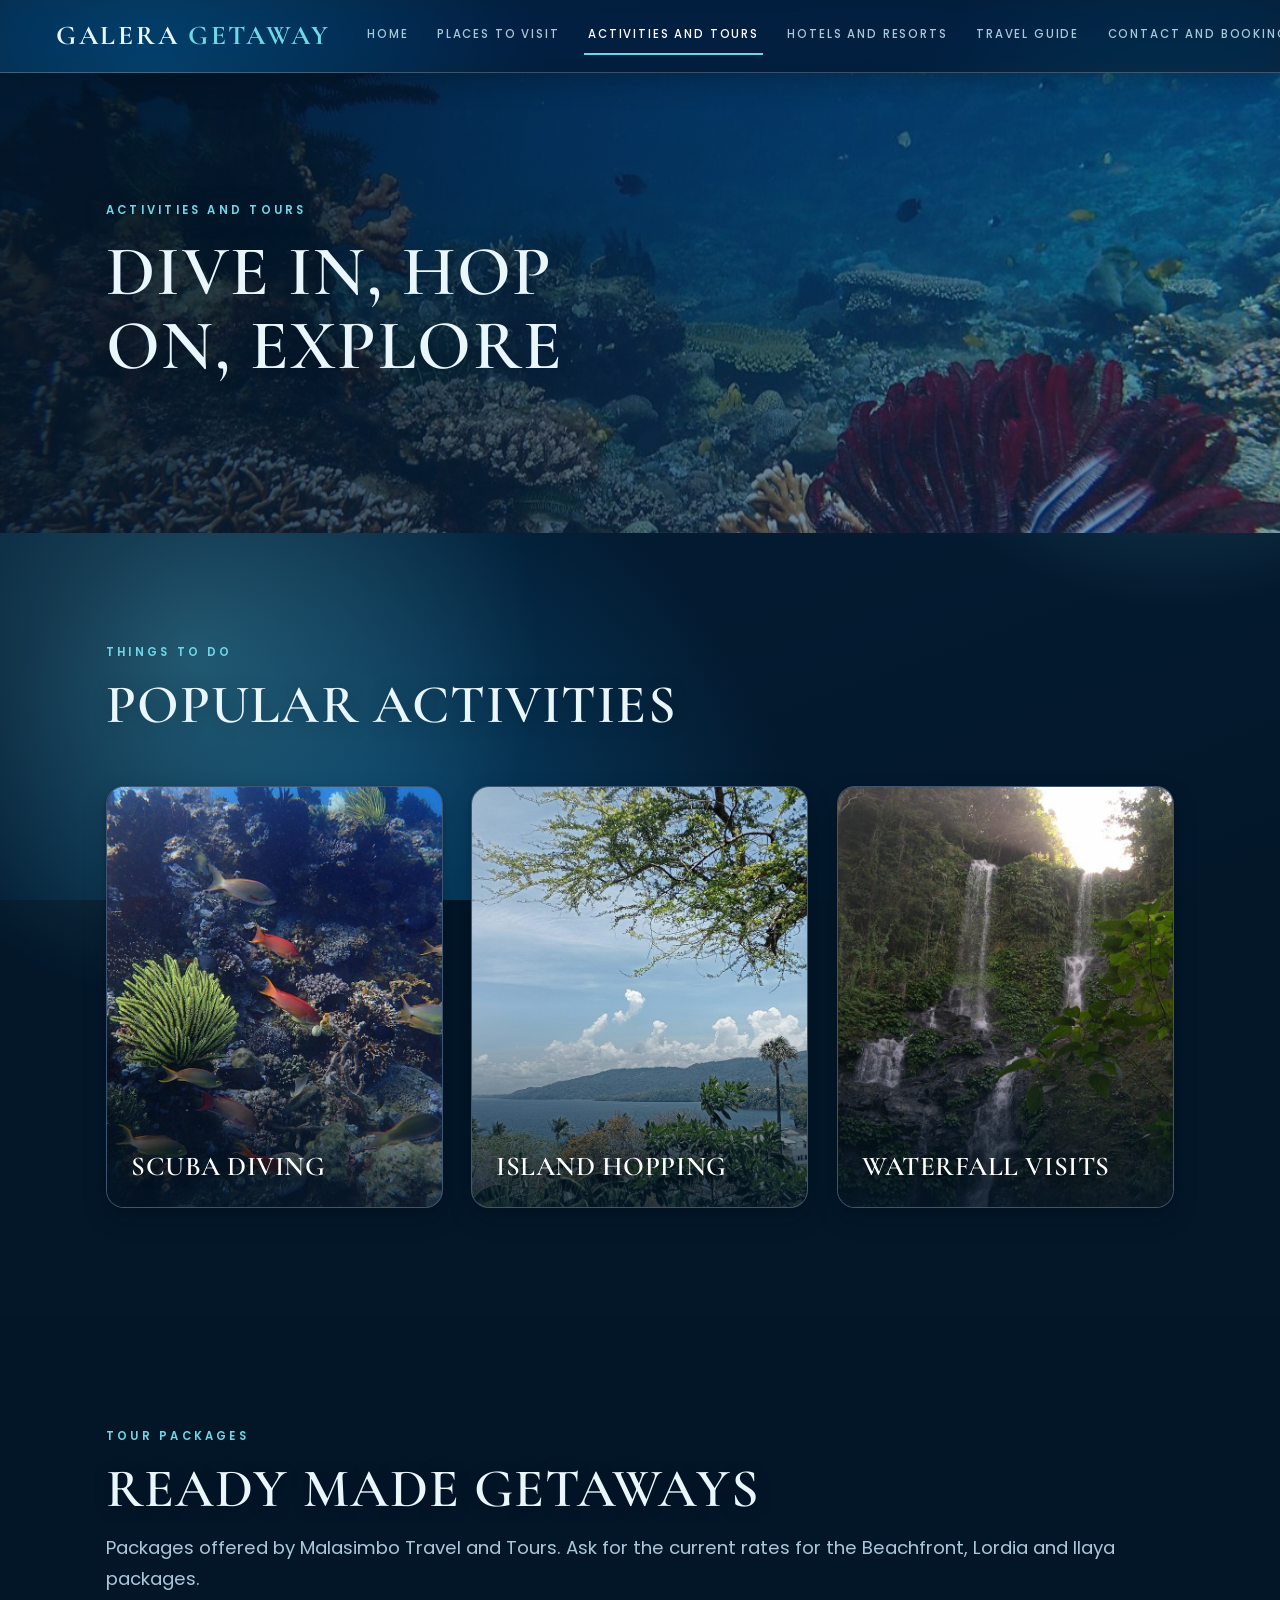
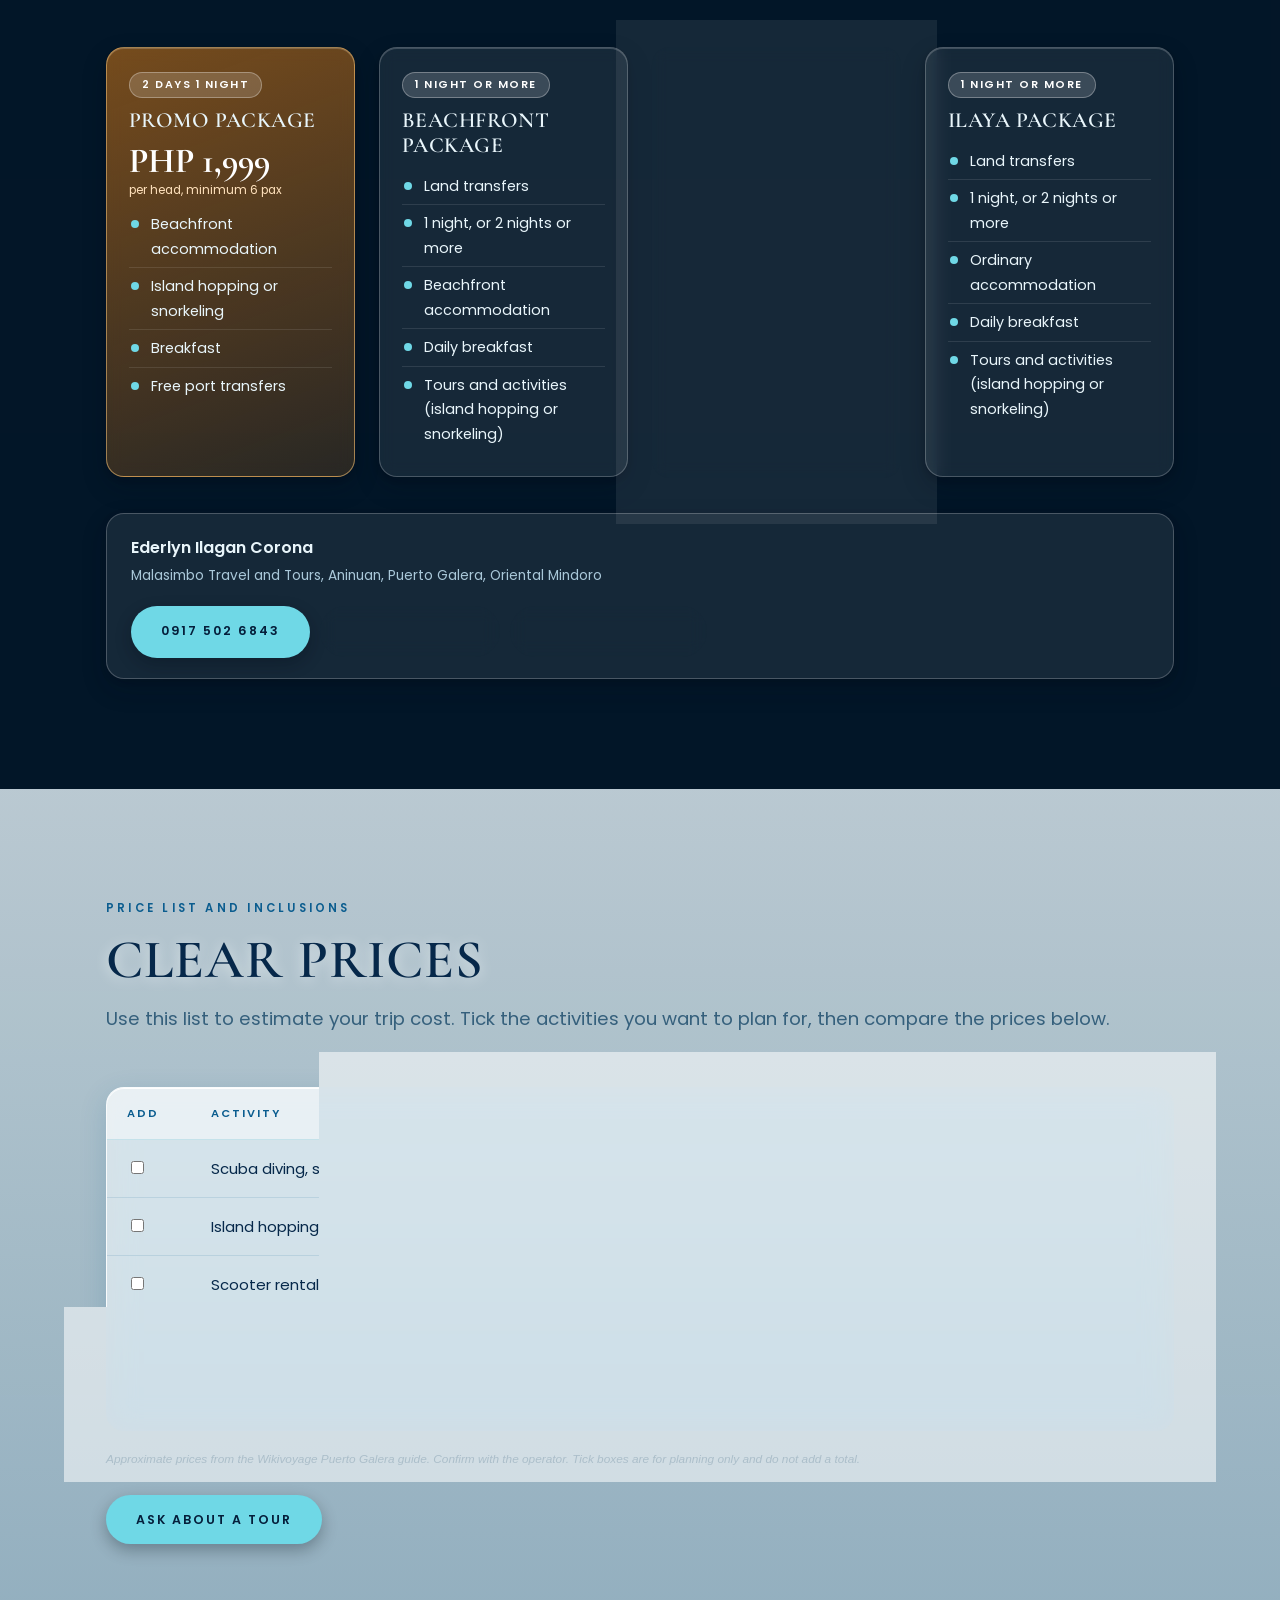
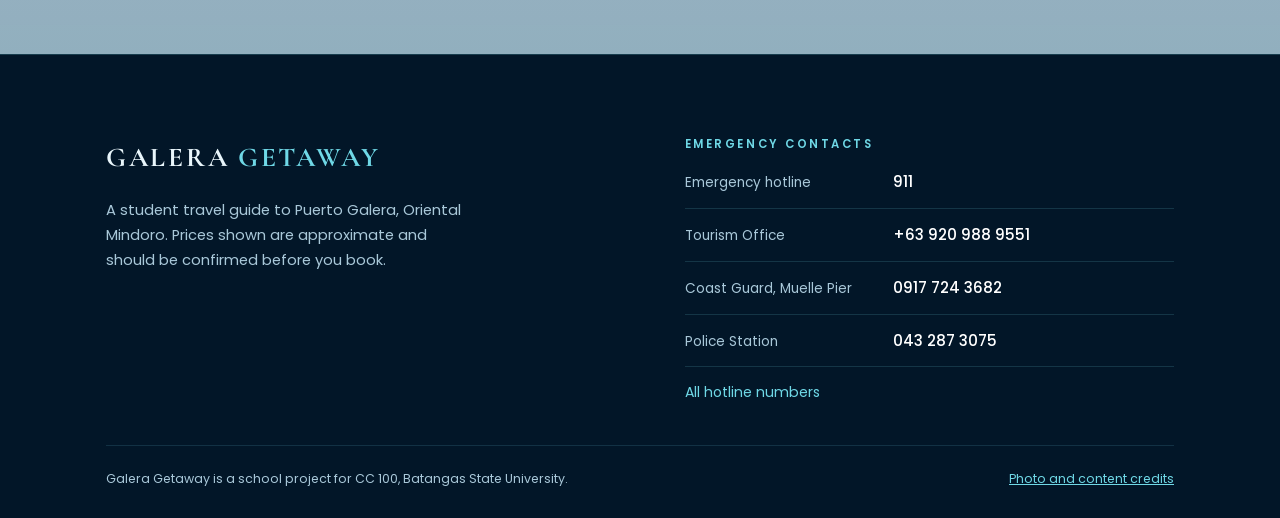
==== commit b5af9d7f: "refactor: document the code, tidy it and move og-image into images - Add a file map and layering not" ====
--- a/activities.html
+++ b/activities.html
@@ -10,22 +10,24 @@
   <meta property="og:title" content="Activities and Tours | Galera Getaway">
   <meta property="og:description" content="Diving, island hopping and other activities in Puerto Galera with approximate prices.">
   <meta property="og:url" content="https://galera-getaway.vercel.app/activities.html">
-  <meta property="og:image" content="https://galera-getaway.vercel.app/og-image.jpg">
+  <meta property="og:image" content="https://galera-getaway.vercel.app/images/og-image.jpg">
   <meta property="og:image:width" content="1200">
   <meta property="og:image:height" content="630">
   <meta property="og:image:alt" content="Explore the Pearl of Mindoro: White Beach in Puerto Galera with the Galera Getaway name">
   <meta name="twitter:card" content="summary_large_image">
   <meta name="twitter:title" content="Activities and Tours | Galera Getaway">
   <meta name="twitter:description" content="Diving, island hopping and other activities in Puerto Galera with approximate prices.">
-  <meta name="twitter:image" content="https://galera-getaway.vercel.app/og-image.jpg">
+  <meta name="twitter:image" content="https://galera-getaway.vercel.app/images/og-image.jpg">
   <meta name="theme-color" content="#041e3a">
   <link rel="preconnect" href="https://fonts.googleapis.com">
   <link rel="preconnect" href="https://fonts.gstatic.com" crossorigin>
   <link href="https://fonts.googleapis.com/css2?family=Cormorant+Garamond:wght@500;600;700&amp;family=Poppins:wght@400;500;600&amp;display=swap" rel="stylesheet">
+  <!-- Splash screen: show it on the first visit and on refresh only, skip it when moving between pages -->
   <script>try{var n=performance.getEntriesByType("navigation")[0];if(sessionStorage.getItem("gg")&&n&&n.type!=="reload")document.documentElement.classList.add("no-splash");sessionStorage.setItem("gg","1")}catch(e){}</script>
   <link rel="stylesheet" href="styles.css">
 </head>
 <body>
+  <!-- Splash screen markup (animated and hidden with CSS only) -->
   <div class="splash" aria-hidden="true">
     <div class="splash-inner">
       <p class="splash-brand">Galera <span>Getaway</span></p>
@@ -33,7 +35,9 @@
       <p class="splash-tag">Explore the Pearl of Mindoro</p>
     </div>
   </div>
+  <!-- Reading progress bar at the top of the page -->
   <div class="progress" aria-hidden="true"></div>
+  <!-- Header: desktop top menu. On phones the same list becomes a floating glass tab bar at the bottom -->
   <header class="site-header">
     <div class="wrap">
       <a class="brand" href="index.html">Galera <span>Getaway</span></a>
@@ -50,7 +54,9 @@
     </div>
   </header>
 
+  <!-- Main content -->
   <main>
+    <!-- Section: Hero banner -->
     <section class="hero short">
       <img class="hero-bg" fetchpriority="high" decoding="async" src="images/reef.jpg" alt="Coral reef underwater near Puerto Galera">
       <div class="wrap">
@@ -59,6 +65,7 @@
       </div>
     </section>
 
+    <!-- Section: Things to do -->
     <section class="section">
       <div class="wrap">
         <div class="section-head">
@@ -97,6 +104,7 @@
       </div>
     </section>
 
+    <!-- Section: Tour packages -->
     <section class="section deep" id="packages">
       <div class="wrap">
         <div class="section-head">
@@ -140,6 +148,7 @@
       </div>
     </section>
 
+    <!-- Section: Price list and inclusions -->
     <section class="section light">
       <div class="wrap">
         <div class="section-head">
@@ -165,6 +174,7 @@
     </section>
   </main>
 
+  <!-- Footer: brand, emergency contacts, link to all hotline numbers, credits -->
   <footer class="site-footer">
     <div class="wrap">
       <div class="footer-grid">
--- a/styles.css
+++ b/styles.css
@@ -1,4 +1,28 @@
-/* Galera Getaway, shared stylesheet for all pages */
+/*
+ * Galera Getaway, shared stylesheet for every page.
+ *
+ * HOW THIS FILE IS ORGANISED
+ * The file is layered. Earlier blocks build the base design, later blocks
+ * restyle it, and a later rule wins over an earlier one with the same selector.
+ *
+ *   1. Base          tokens, typography, layout, buttons, navigation, hero,
+ *                    cards, tables, hotel filter, route steps, lists, forms, footer
+ *   2. Responsive    tablet and the phone tab bar, then rules for any device size
+ *   3. Motion        CSS only animations and scroll reveals
+ *   4. Theme layers  glassmorphism, polish and smooth motion, photo hover cards,
+ *                    depth shadows, one line card text
+ *   5. Page parts    hotline numbers page, tour packages, currency converter
+ *   6. Splash screen shown on first visit and on refresh
+ *
+ * NOTES
+ *   - The hotel filter works with radio inputs and sibling selectors, no script.
+ *   - Photo hover cards only apply where a mouse is available. Touch devices keep
+ *     the photo on top with the details underneath.
+ *   - The phone tab bar is position: fixed inside the header, so the header must
+ *     never get backdrop-filter, transform or filter on phone widths.
+ *   - Colours and sizes come from the custom properties in :root.
+ */
+
 
 :root {
   --navy-950: #031729;
@@ -213,7 +237,6 @@
   border: 1px solid rgba(111, 216, 230, 0.16);
   transition: transform 0.25s ease, border-color 0.25s ease;
 }
-.card:hover { transform: translateY(-4px); border-color: rgba(111, 216, 230, 0.5); }
 .card img { width: 100%; aspect-ratio: 4 / 3; object-fit: cover; }
 .card-body { display: flex; flex-direction: column; flex: 1; gap: 10px; padding: 22px 22px 26px; }
 .card-body p { color: var(--text-soft); font-size: 0.93rem; }
@@ -478,14 +501,10 @@
 .site-header { animation: float-in-down 0.7s ease-out backwards; }
 .search-form { animation: fade-up 0.9s 1s ease-out both; }
 
-/* Images zoom gently inside their cards */
+/* Cards clip their photos so the hover zoom stays inside the rounded corners */
 .card { overflow: hidden; }
-.card img { transition: transform 0.6s ease; }
-.card:hover img { transform: scale(1.06); }
-
-/* Buttons and links */
-.btn { transition: background 0.2s ease, transform 0.2s ease, box-shadow 0.2s ease; }
-.btn:hover { box-shadow: 0 10px 24px rgba(111, 216, 230, 0.28); }
+
+/* Footer links fade colour on hover */
 .footer-grid a, .footer-base a { transition: color 0.2s ease; }
 
 /* Tab bar icons lift when active */
@@ -1108,3 +1127,9 @@
 
 /* Phones: skip the animated glow layer to keep scrolling smooth */
 @media (max-width: 1179px) { body::after { display: none; } }
+
+/* Reduced motion: keep cards still on hover (no lift or photo zoom) */
+@media (prefers-reduced-motion: reduce) {
+  .card:hover, .card:focus-within, .pkg:hover { transform: none; }
+  .card:hover img, .card:focus-within img { transform: none; }
+}
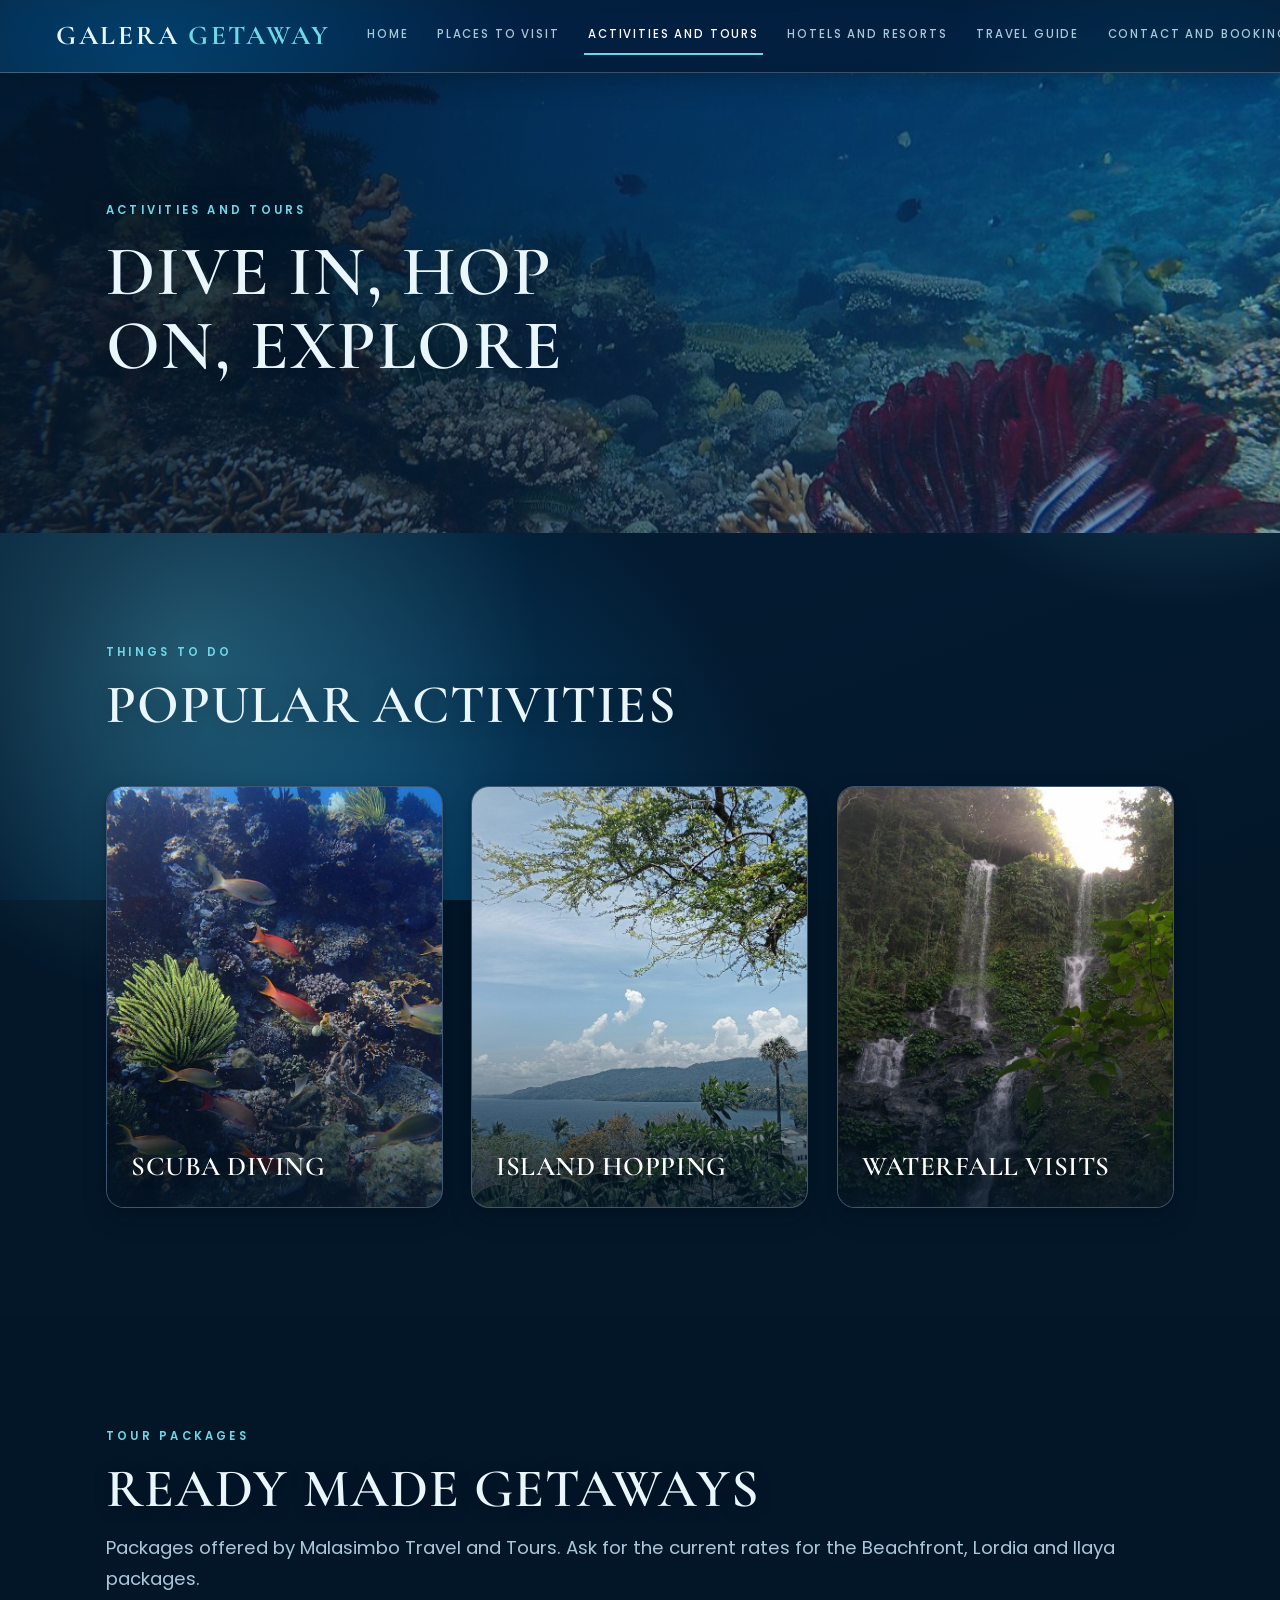
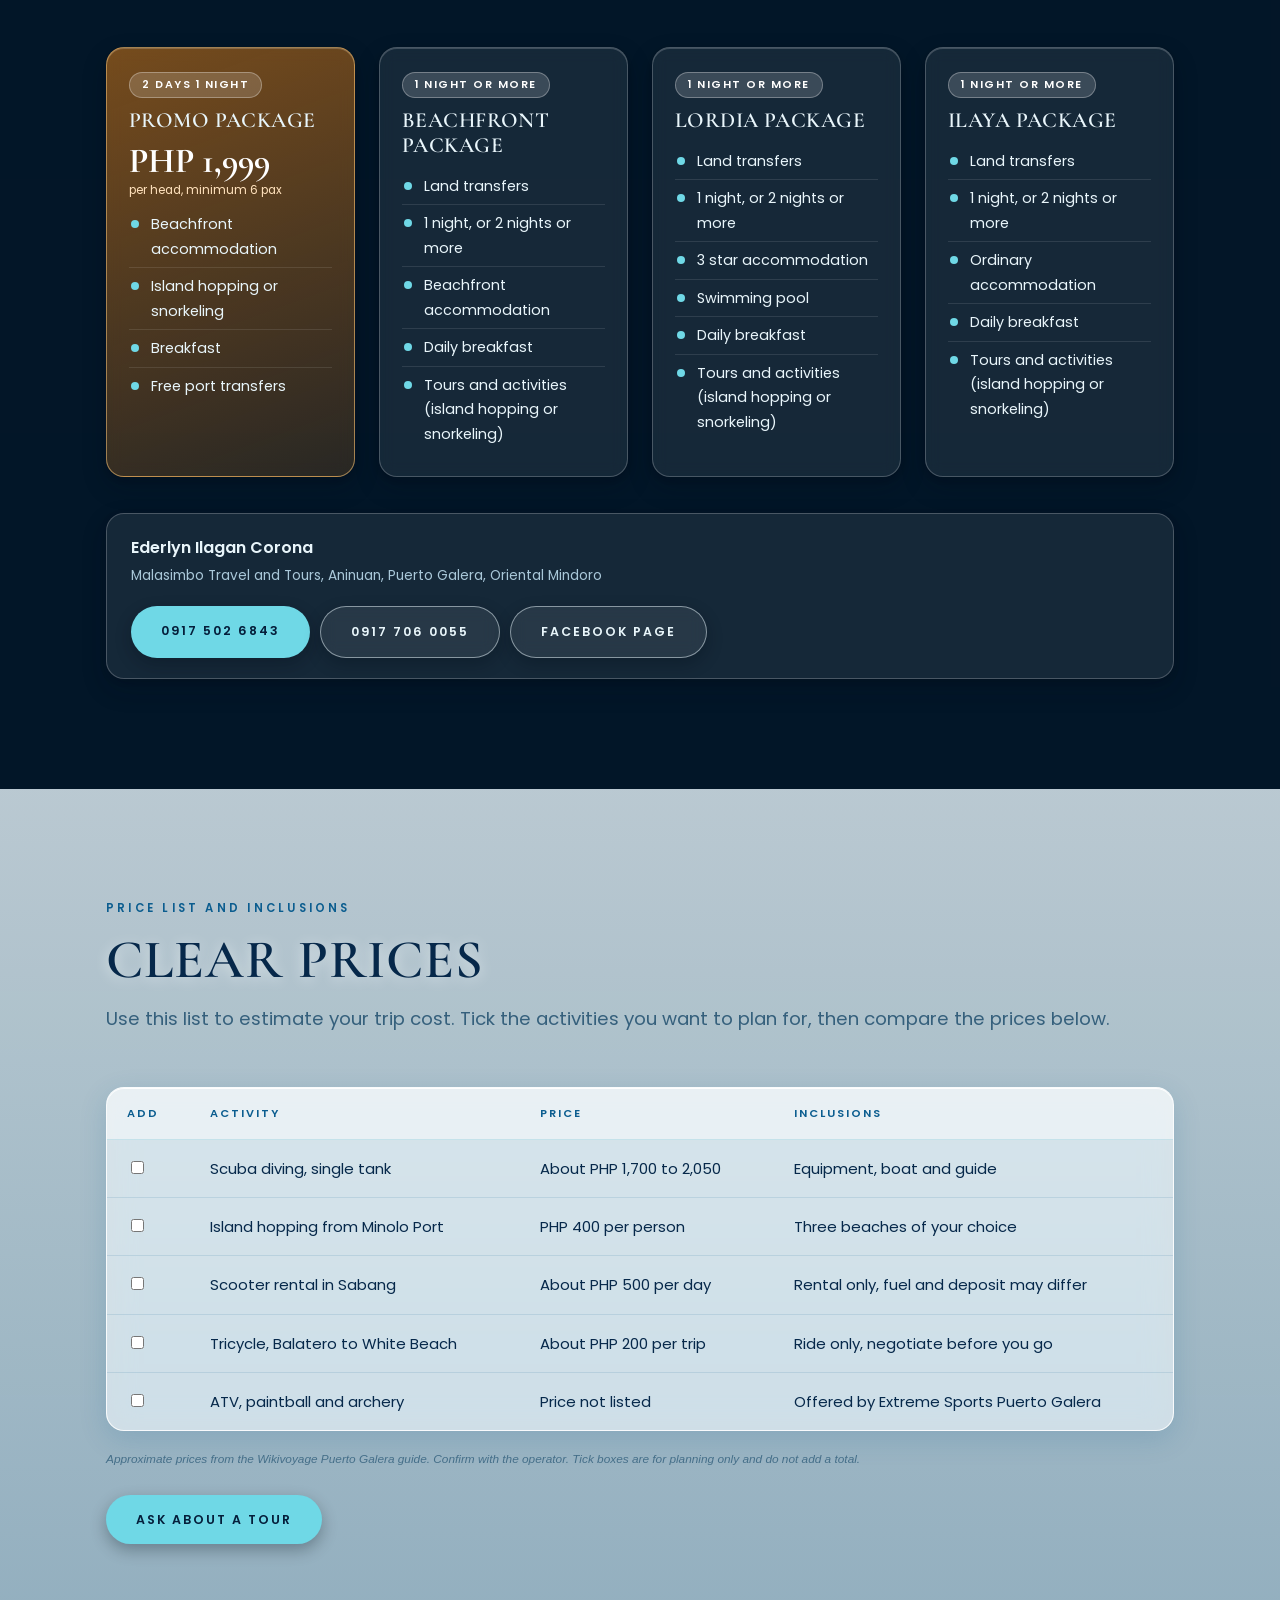
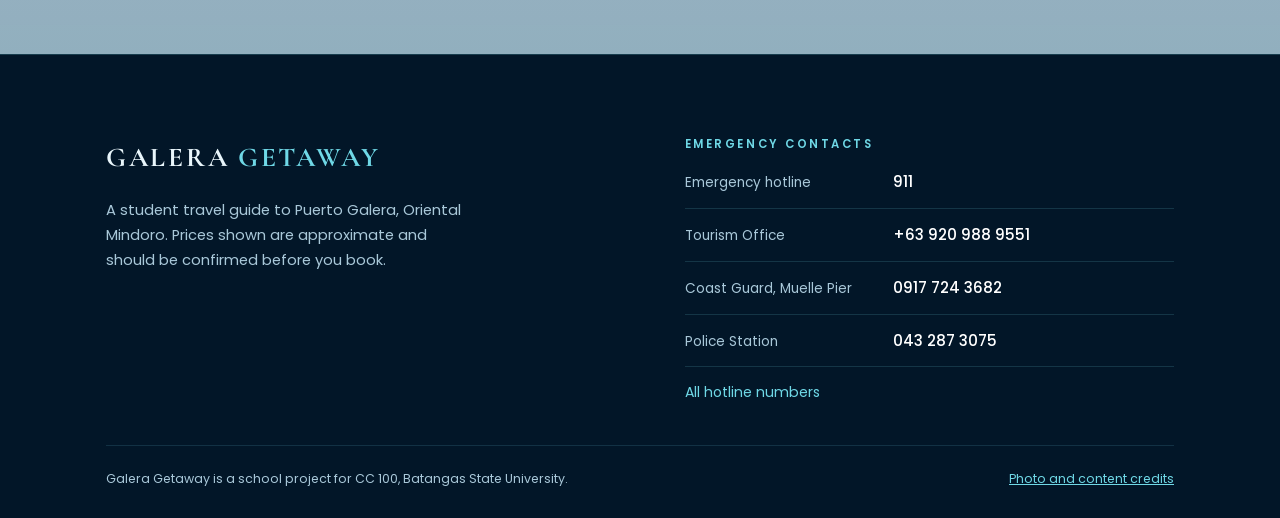
==== commit 084dc00f: "fix: show scuba diving and Aninuan prices in Philippine pesos Co-Authored-By: Claude Sonnet 5.5 <nor" ====
--- a/activities.html
+++ b/activities.html
@@ -78,7 +78,7 @@
           <div class="card-body">
             <span class="tag">Diving</span>
             <h3>Scuba diving</h3>
-            <p class="price">USD 26 to 32 <small>per single tank dive</small></p><p>Around 35 dive shops near Sabang.</p>
+            <p class="price">PHP 1,700 to 2,050 <small>approx., per single tank dive</small></p><p>Around 35 dive shops near Sabang.</p>
             
           </div>
         </article>
@@ -160,7 +160,7 @@
           <table>
             <thead><tr><th>Add</th><th>Activity</th><th>Price</th><th>Inclusions</th></tr></thead>
             <tbody>
-              <tr><td><input type="checkbox" id="a1" aria-label="Add scuba diving to my itinerary"></td><td>Scuba diving, single tank</td><td>USD 26 to 32</td><td>Equipment, boat and guide</td></tr>
+              <tr><td><input type="checkbox" id="a1" aria-label="Add scuba diving to my itinerary"></td><td>Scuba diving, single tank</td><td>About PHP 1,700 to 2,050</td><td>Equipment, boat and guide</td></tr>
               <tr><td><input type="checkbox" id="a2" aria-label="Add island hopping to my itinerary"></td><td>Island hopping from Minolo Port</td><td>PHP 400 per person</td><td>Three beaches of your choice</td></tr>
               <tr><td><input type="checkbox" id="a3" aria-label="Add scooter rental to my itinerary"></td><td>Scooter rental in Sabang</td><td>About PHP 500 per day</td><td>Rental only, fuel and deposit may differ</td></tr>
               <tr><td><input type="checkbox" id="a4" aria-label="Add tricycle ride to my itinerary"></td><td>Tricycle, Balatero to White Beach</td><td>About PHP 200 per trip</td><td>Ride only, negotiate before you go</td></tr>
